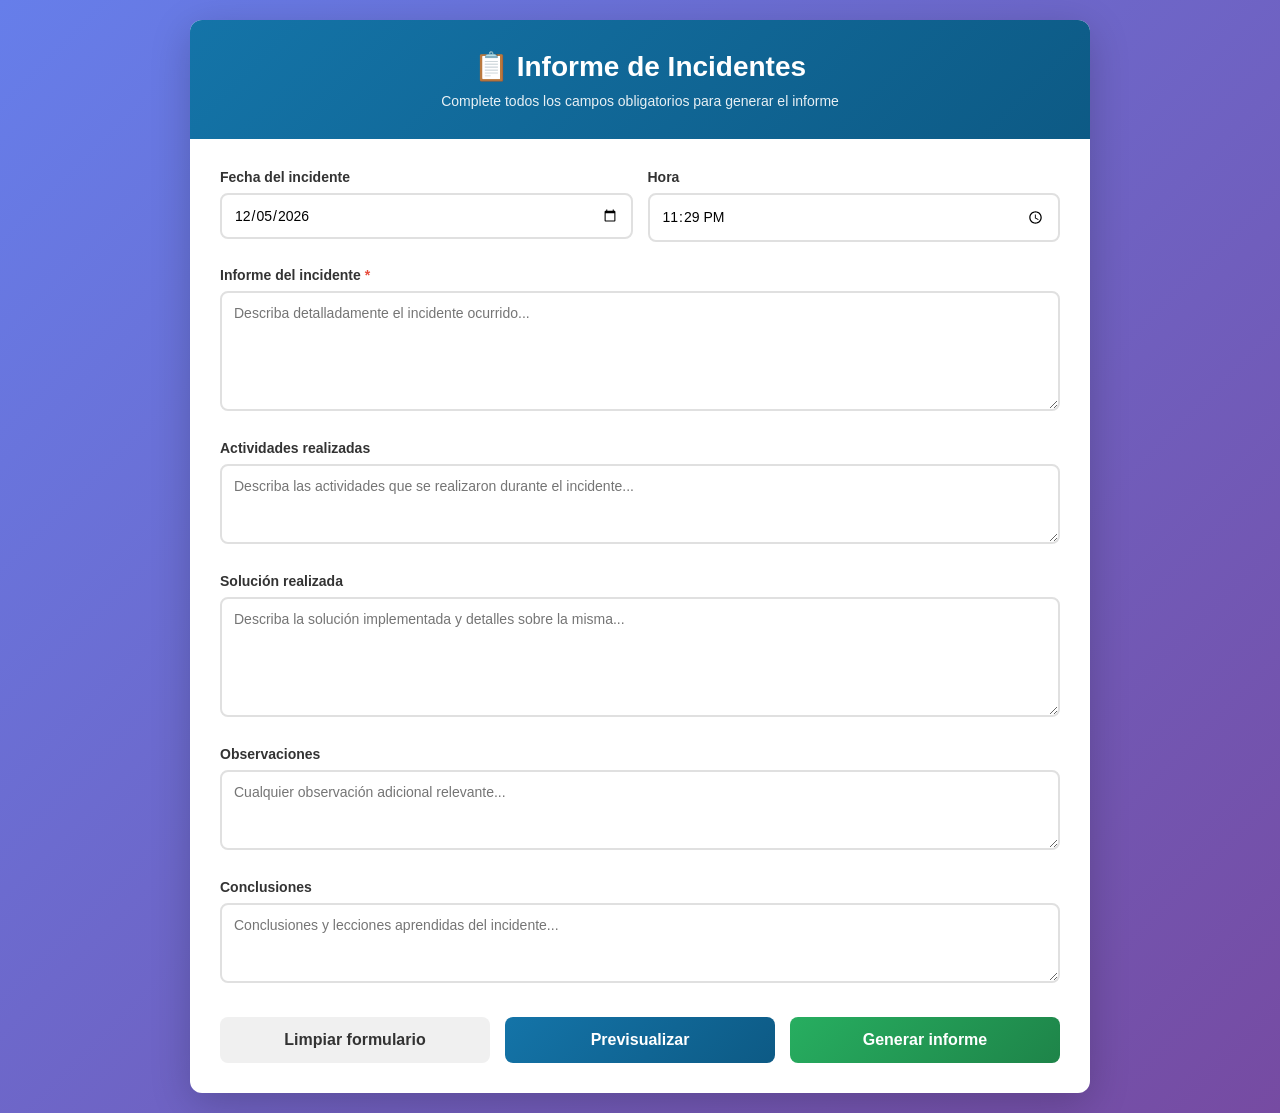
==== informe-incidentes.html @ 6190d69f "v1" ====
<!DOCTYPE html>
<html lang="es">
<head>
    <meta charset="UTF-8">
    <meta name="viewport" content="width=device-width, initial-scale=1.0">
    <meta name="theme-color" content="#1474a8">
    <title>Generador de Informes de Incidentes</title>
    <link rel="stylesheet" href="informe-incidentes.css">
</head>
<body>
    <div class="container">
        <div class="header">
            <h1>📋 Informe de Incidentes</h1>
            <p>Complete todos los campos obligatorios para generar el informe</p>
        </div>

        <div class="form-content">
            <form id="incidentForm">
                <div class="date-field">
                    <div class="form-group">
                        <label for="fecha">Fecha del incidente</label>
                        <input type="date" id="fecha" name="fecha" required>
                    </div>
                    <div class="form-group">
                        <label for="hora">Hora</label>
                        <input type="time" id="hora" name="hora" required>
                    </div>
                </div>

                <div class="form-group" id="incidenteGroup">
                    <label for="incidente" class="required">Informe del incidente</label>
                    <textarea 
                        id="incidente" 
                        name="incidente" 
                        placeholder="Describa detalladamente el incidente ocurrido..."
                        required
                    ></textarea>
                    <p class="error-message">Este campo es obligatorio</p>
                </div>

                <div class="form-group">
                    <label for="actividades">Actividades realizadas</label>
                    <textarea 
                        id="actividades" 
                        name="actividades" 
                        class="small"
                        placeholder="Describa las actividades que se realizaron durante el incidente..."
                    ></textarea>
                </div>

                <div class="form-group">
                    <label for="solucion">Solución realizada</label>
                    <textarea 
                        id="solucion" 
                        name="solucion" 
                        placeholder="Describa la solución implementada y detalles sobre la misma..."
                    ></textarea>
                </div>

                <div class="form-group">
                    <label for="observaciones">Observaciones</label>
                    <textarea 
                        id="observaciones" 
                        name="observaciones" 
                        class="small"
                        placeholder="Cualquier observación adicional relevante..."
                    ></textarea>
                </div>

                <div class="form-group">
                    <label for="conclusiones">Conclusiones</label>
                    <textarea 
                        id="conclusiones" 
                        name="conclusiones" 
                        class="small"
                        placeholder="Conclusiones y lecciones aprendidas del incidente..."
                    ></textarea>
                </div>

                <div class="button-group">
                    <button type="button" class="btn btn-secondary" id="btnLimpiar">Limpiar formulario</button>
                    <button type="button" class="btn btn-primary" id="btnPrevisualizar">Previsualizar</button>
                    <button type="submit" class="btn btn-success" id="btnGenerar">Generar informe</button>
                </div>
            </form>

            <div class="preview-section" id="previewSection">
                <h3>📄 Vista previa del informe</h3>
                <div class="preview-item">
                    <label>Fecha y hora</label>
                    <p id="previewFecha">-</p>
                </div>
                <div class="preview-item">
                    <label>Informe del incidente</label>
                    <p id="previewIncidente">-</p>
                </div>
                <div class="preview-item">
                    <label>Actividades realizadas</label>
                    <p id="previewActividades">-</p>
                </div>
                <div class="preview-item">
                    <label>Solución realizada</label>
                    <p id="previewSolucion">-</p>
                </div>
                <div class="preview-item">
                    <label>Observaciones</label>
                    <p id="previewObservaciones">-</p>
                </div>
                <div class="preview-item">
                    <label>Conclusiones</label>
                    <p id="previewConclusiones">-</p>
                </div>
            </div>
        </div>
    </div>

    <script src="informe-incidentes.js"></script>
</body>
</html>
---- informe-incidentes.css ----
* {
    margin: 0;
    padding: 0;
    box-sizing: border-box;
}

body {
    font-family: 'Segoe UI', Tahoma, Geneva, Verdana, sans-serif;
    background: linear-gradient(135deg, #667eea 0%, #764ba2 100%);
    min-height: 100vh;
    padding: 20px;
}

.container {
    max-width: 900px;
    margin: 0 auto;
    background: white;
    border-radius: 12px;
    box-shadow: 0 10px 40px rgba(0, 0, 0, 0.2);
    overflow: hidden;
}

.header {
    background: linear-gradient(135deg, #1474a8 0%, #0d5a85 100%);
    color: white;
    padding: 30px;
    text-align: center;
}

.header h1 {
    font-size: 28px;
    margin-bottom: 10px;
}

.header p {
    opacity: 0.9;
    font-size: 14px;
}

.form-content {
    padding: 30px;
}

.form-group {
    margin-bottom: 25px;
}

.form-group label {
    display: block;
    margin-bottom: 8px;
    font-weight: 600;
    color: #333;
    font-size: 14px;
}

.form-group label.required::after {
    content: " *";
    color: #e74c3c;
}

.form-group textarea,
.form-group input[type="text"],
.form-group input[type="date"],
.form-group input[type="time"] {
    width: 100%;
    padding: 12px;
    border: 2px solid #e0e0e0;
    border-radius: 8px;
    font-size: 14px;
    font-family: inherit;
    transition: border-color 0.3s, box-shadow 0.3s;
    resize: vertical;
}

.form-group textarea:focus,
.form-group input:focus {
    outline: none;
    border-color: #1474a8;
    box-shadow: 0 0 0 3px rgba(20, 116, 168, 0.1);
}

.form-group textarea {
    min-height: 120px;
}

.form-group textarea.small {
    min-height: 80px;
}

.form-group.error textarea,
.form-group.error input {
    border-color: #e74c3c;
}

.error-message {
    color: #e74c3c;
    font-size: 12px;
    margin-top: 5px;
    display: none;
}

.form-group.error .error-message {
    display: block;
}

.date-field {
    display: flex;
    gap: 15px;
}

.date-field .form-group {
    flex: 1;
}

.button-group {
    display: flex;
    gap: 15px;
    margin-top: 30px;
}

.btn {
    flex: 1;
    padding: 14px 24px;
    border: none;
    border-radius: 8px;
    font-size: 16px;
    font-weight: 600;
    cursor: pointer;
    transition: all 0.3s;
}

.btn-primary {
    background: linear-gradient(135deg, #1474a8 0%, #0d5a85 100%);
    color: white;
}

.btn-primary:hover {
    transform: translateY(-2px);
    box-shadow: 0 5px 20px rgba(20, 116, 168, 0.4);
}

.btn-secondary {
    background: #f0f0f0;
    color: #333;
}

.btn-secondary:hover {
    background: #e0e0e0;
}

.btn-success {
    background: linear-gradient(135deg, #27ae60 0%, #1e8449 100%);
    color: white;
}

.btn-success:hover {
    transform: translateY(-2px);
    box-shadow: 0 5px 20px rgba(39, 174, 96, 0.4);
}

.preview-section {
    margin-top: 30px;
    padding: 25px;
    background: #f8f9fa;
    border-radius: 8px;
    border-left: 4px solid #1474a8;
    display: none;
}

.preview-section.active {
    display: block;
}

.preview-section h3 {
    color: #1474a8;
    margin-bottom: 15px;
    font-size: 18px;
}

.preview-item {
    margin-bottom: 15px;
}

.preview-item label {
    font-weight: 600;
    color: #555;
    font-size: 13px;
    text-transform: uppercase;
    letter-spacing: 0.5px;
}

.preview-item p {
    margin-top: 5px;
    color: #333;
    line-height: 1.6;
    white-space: pre-wrap;
}

.preview-item.empty {
    color: #999;
    font-style: italic;
}

@media print {
    body {
        background: white;
        padding: 0;
    }

    .container {
        box-shadow: none;
        border-radius: 0;
    }

    .button-group {
        display: none;
    }

    .preview-section {
        border: 2px solid #1474a8;
        background: white;
    }
}

@media (max-width: 768px) {
    .date-field {
        flex-direction: column;
        gap: 0;
    }

    .button-group {
        flex-direction: column;
    }
}
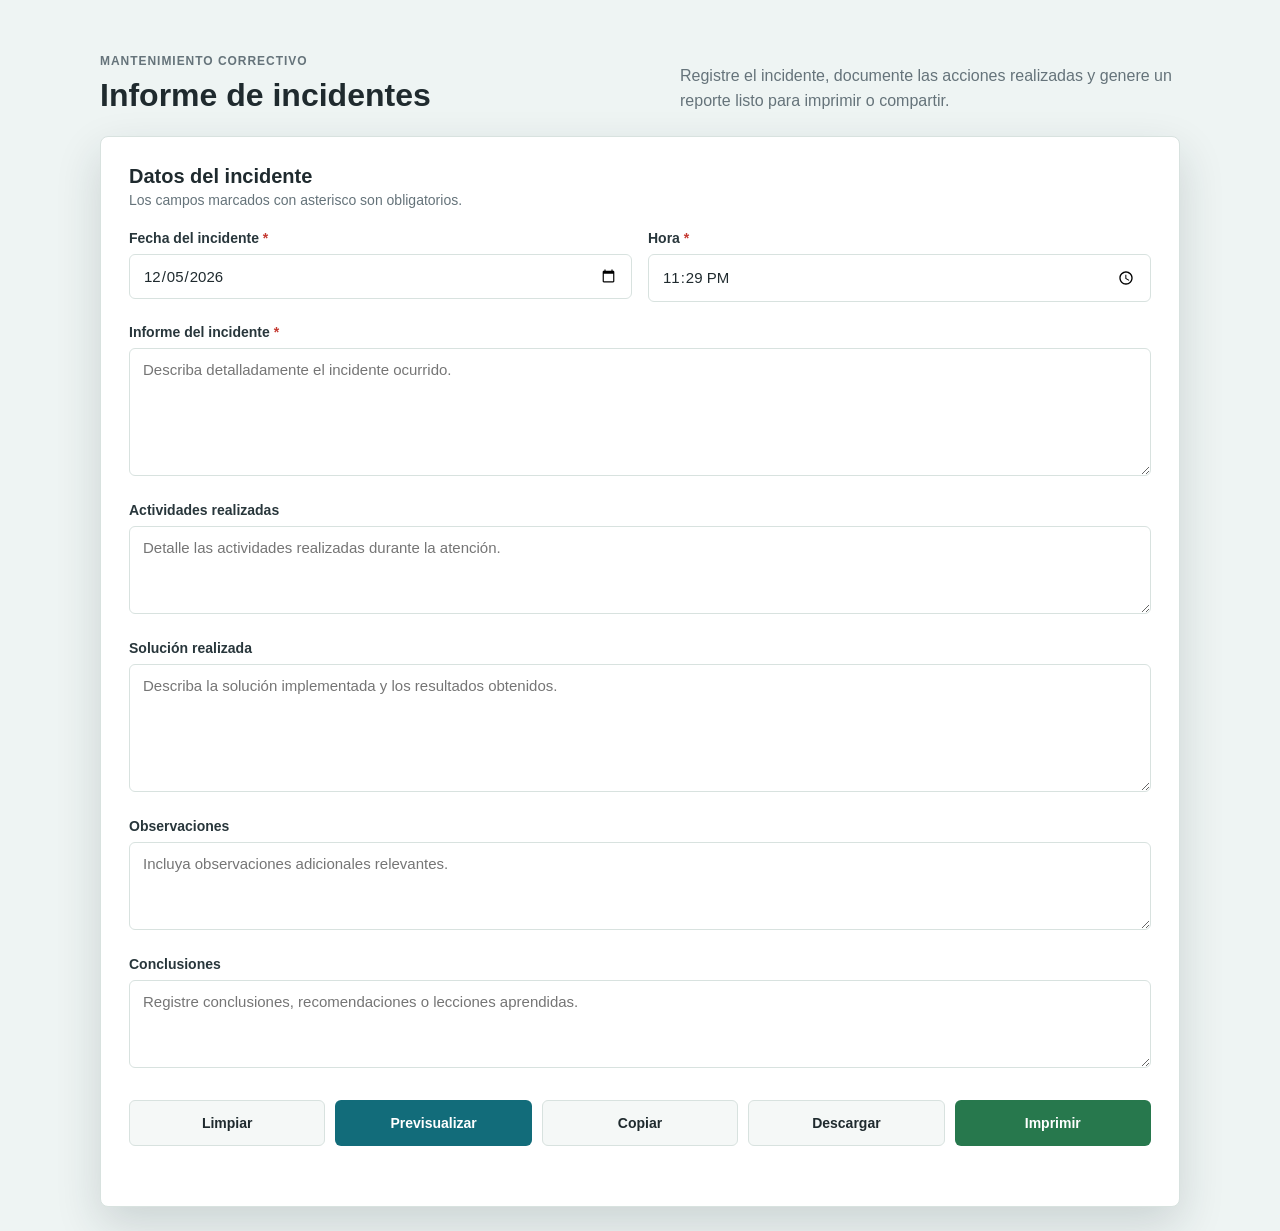
==== commit a0f8bdf5: "Mejora generador de informes de incidentes" ====
--- a/informe-incidentes.html
+++ b/informe-incidentes.html
@@ -3,116 +3,139 @@
 <head>
     <meta charset="UTF-8">
     <meta name="viewport" content="width=device-width, initial-scale=1.0">
-    <meta name="theme-color" content="#1474a8">
+    <meta name="theme-color" content="#126c7a">
     <title>Generador de Informes de Incidentes</title>
     <link rel="stylesheet" href="informe-incidentes.css">
 </head>
 <body>
-    <div class="container">
-        <div class="header">
-            <h1>📋 Informe de Incidentes</h1>
-            <p>Complete todos los campos obligatorios para generar el informe</p>
-        </div>
+    <main class="app-shell">
+        <header class="header">
+            <div>
+                <p class="eyebrow">Mantenimiento correctivo</p>
+                <h1>Informe de incidentes</h1>
+            </div>
+            <p>Registre el incidente, documente las acciones realizadas y genere un reporte listo para imprimir o compartir.</p>
+        </header>
 
-        <div class="form-content">
-            <form id="incidentForm">
+        <section class="workspace" aria-label="Generador de informes">
+            <form id="incidentForm" novalidate>
+                <div class="section-heading">
+                    <h2>Datos del incidente</h2>
+                    <p>Los campos marcados con asterisco son obligatorios.</p>
+                </div>
+
                 <div class="date-field">
-                    <div class="form-group">
-                        <label for="fecha">Fecha del incidente</label>
-                        <input type="date" id="fecha" name="fecha" required>
+                    <div class="form-group" id="fechaGroup">
+                        <label for="fecha" class="required">Fecha del incidente</label>
+                        <input type="date" id="fecha" name="fecha" required aria-describedby="fechaError">
+                        <p class="error-message" id="fechaError">Seleccione la fecha del incidente.</p>
                     </div>
-                    <div class="form-group">
-                        <label for="hora">Hora</label>
-                        <input type="time" id="hora" name="hora" required>
+
+                    <div class="form-group" id="horaGroup">
+                        <label for="hora" class="required">Hora</label>
+                        <input type="time" id="hora" name="hora" required aria-describedby="horaError">
+                        <p class="error-message" id="horaError">Seleccione la hora del incidente.</p>
                     </div>
                 </div>
 
                 <div class="form-group" id="incidenteGroup">
                     <label for="incidente" class="required">Informe del incidente</label>
-                    <textarea 
-                        id="incidente" 
-                        name="incidente" 
-                        placeholder="Describa detalladamente el incidente ocurrido..."
+                    <textarea
+                        id="incidente"
+                        name="incidente"
+                        placeholder="Describa detalladamente el incidente ocurrido."
                         required
+                        aria-describedby="incidenteError"
                     ></textarea>
-                    <p class="error-message">Este campo es obligatorio</p>
+                    <p class="error-message" id="incidenteError">Describa el incidente antes de generar el informe.</p>
                 </div>
 
                 <div class="form-group">
                     <label for="actividades">Actividades realizadas</label>
-                    <textarea 
-                        id="actividades" 
-                        name="actividades" 
+                    <textarea
+                        id="actividades"
+                        name="actividades"
                         class="small"
-                        placeholder="Describa las actividades que se realizaron durante el incidente..."
+                        placeholder="Detalle las actividades realizadas durante la atenci&oacute;n."
                     ></textarea>
                 </div>
 
                 <div class="form-group">
-                    <label for="solucion">Solución realizada</label>
-                    <textarea 
-                        id="solucion" 
-                        name="solucion" 
-                        placeholder="Describa la solución implementada y detalles sobre la misma..."
+                    <label for="solucion">Soluci&oacute;n realizada</label>
+                    <textarea
+                        id="solucion"
+                        name="solucion"
+                        placeholder="Describa la soluci&oacute;n implementada y los resultados obtenidos."
                     ></textarea>
                 </div>
 
                 <div class="form-group">
                     <label for="observaciones">Observaciones</label>
-                    <textarea 
-                        id="observaciones" 
-                        name="observaciones" 
+                    <textarea
+                        id="observaciones"
+                        name="observaciones"
                         class="small"
-                        placeholder="Cualquier observación adicional relevante..."
+                        placeholder="Incluya observaciones adicionales relevantes."
                     ></textarea>
                 </div>
 
                 <div class="form-group">
                     <label for="conclusiones">Conclusiones</label>
-                    <textarea 
-                        id="conclusiones" 
-                        name="conclusiones" 
+                    <textarea
+                        id="conclusiones"
+                        name="conclusiones"
                         class="small"
-                        placeholder="Conclusiones y lecciones aprendidas del incidente..."
+                        placeholder="Registre conclusiones, recomendaciones o lecciones aprendidas."
                     ></textarea>
                 </div>
 
-                <div class="button-group">
-                    <button type="button" class="btn btn-secondary" id="btnLimpiar">Limpiar formulario</button>
+                <div class="button-group" aria-label="Acciones del formulario">
+                    <button type="button" class="btn btn-secondary" id="btnLimpiar">Limpiar</button>
                     <button type="button" class="btn btn-primary" id="btnPrevisualizar">Previsualizar</button>
-                    <button type="submit" class="btn btn-success" id="btnGenerar">Generar informe</button>
+                    <button type="button" class="btn btn-secondary" id="btnCopiar">Copiar</button>
+                    <button type="button" class="btn btn-secondary" id="btnDescargar">Descargar</button>
+                    <button type="submit" class="btn btn-success" id="btnGenerar">Imprimir</button>
                 </div>
+
+                <p class="status-message" id="statusMessage" role="status" aria-live="polite"></p>
             </form>
 
-            <div class="preview-section" id="previewSection">
-                <h3>📄 Vista previa del informe</h3>
-                <div class="preview-item">
-                    <label>Fecha y hora</label>
+            <article class="preview-section" id="previewSection" aria-live="polite">
+                <div class="report-header">
+                    <p class="report-label">Reporte generado</p>
+                    <h2>Informe t&eacute;cnico de incidente</h2>
                     <p id="previewFecha">-</p>
                 </div>
-                <div class="preview-item">
-                    <label>Informe del incidente</label>
-                    <p id="previewIncidente">-</p>
+
+                <div class="preview-grid">
+                    <section class="preview-item">
+                        <h3>Informe del incidente</h3>
+                        <p id="previewIncidente">-</p>
+                    </section>
+
+                    <section class="preview-item">
+                        <h3>Actividades realizadas</h3>
+                        <p id="previewActividades">-</p>
+                    </section>
+
+                    <section class="preview-item">
+                        <h3>Soluci&oacute;n realizada</h3>
+                        <p id="previewSolucion">-</p>
+                    </section>
+
+                    <section class="preview-item">
+                        <h3>Observaciones</h3>
+                        <p id="previewObservaciones">-</p>
+                    </section>
+
+                    <section class="preview-item">
+                        <h3>Conclusiones</h3>
+                        <p id="previewConclusiones">-</p>
+                    </section>
                 </div>
-                <div class="preview-item">
-                    <label>Actividades realizadas</label>
-                    <p id="previewActividades">-</p>
-                </div>
-                <div class="preview-item">
-                    <label>Solución realizada</label>
-                    <p id="previewSolucion">-</p>
-                </div>
-                <div class="preview-item">
-                    <label>Observaciones</label>
-                    <p id="previewObservaciones">-</p>
-                </div>
-                <div class="preview-item">
-                    <label>Conclusiones</label>
-                    <p id="previewConclusiones">-</p>
-                </div>
-            </div>
-        </div>
-    </div>
+            </article>
+        </section>
+    </main>
 
     <script src="informe-incidentes.js"></script>
 </body>
--- a/informe-incidentes.css
+++ b/informe-incidentes.css
@@ -1,3 +1,17 @@
+:root {
+    --bg: #eef4f3;
+    --surface: #ffffff;
+    --surface-muted: #f5f8f7;
+    --text: #1f2a2e;
+    --muted: #65737a;
+    --border: #d8e2df;
+    --primary: #126c7a;
+    --primary-dark: #0d5360;
+    --success: #27784d;
+    --danger: #c53a32;
+    --shadow: 0 18px 45px rgba(24, 45, 52, 0.16);
+}
+
 * {
     margin: 0;
     padding: 0;
@@ -5,230 +19,330 @@
 }
 
 body {
-    font-family: 'Segoe UI', Tahoma, Geneva, Verdana, sans-serif;
-    background: linear-gradient(135deg, #667eea 0%, #764ba2 100%);
     min-height: 100vh;
-    padding: 20px;
-}
-
-.container {
-    max-width: 900px;
+    padding: 24px;
+    background: var(--bg);
+    color: var(--text);
+    font-family: "Segoe UI", Tahoma, Geneva, Verdana, sans-serif;
+}
+
+.app-shell {
+    width: min(1080px, 100%);
     margin: 0 auto;
-    background: white;
-    border-radius: 12px;
-    box-shadow: 0 10px 40px rgba(0, 0, 0, 0.2);
-    overflow: hidden;
 }
 
 .header {
-    background: linear-gradient(135deg, #1474a8 0%, #0d5a85 100%);
-    color: white;
-    padding: 30px;
-    text-align: center;
+    display: flex;
+    align-items: flex-end;
+    justify-content: space-between;
+    gap: 24px;
+    padding: 28px 0 22px;
 }
 
 .header h1 {
-    font-size: 28px;
-    margin-bottom: 10px;
+    margin-top: 6px;
+    font-size: 32px;
+    line-height: 1.15;
 }
 
 .header p {
-    opacity: 0.9;
-    font-size: 14px;
-}
-
-.form-content {
-    padding: 30px;
+    max-width: 500px;
+    color: var(--muted);
+    line-height: 1.6;
+}
+
+.eyebrow,
+.report-label {
+    color: var(--primary);
+    font-size: 12px;
+    font-weight: 700;
+    letter-spacing: 0.08em;
+    text-transform: uppercase;
+}
+
+.workspace {
+    display: grid;
+    grid-template-columns: minmax(0, 1fr);
+    gap: 24px;
+    padding: 28px;
+    background: var(--surface);
+    border: 1px solid var(--border);
+    border-radius: 8px;
+    box-shadow: var(--shadow);
+}
+
+.section-heading {
+    margin-bottom: 22px;
+}
+
+.section-heading h2 {
+    font-size: 20px;
+}
+
+.section-heading p {
+    margin-top: 4px;
+    color: var(--muted);
+    font-size: 14px;
+}
+
+.date-field {
+    display: grid;
+    grid-template-columns: repeat(2, minmax(0, 1fr));
+    gap: 16px;
 }
 
 .form-group {
-    margin-bottom: 25px;
+    margin-bottom: 22px;
 }
 
 .form-group label {
     display: block;
     margin-bottom: 8px;
-    font-weight: 600;
-    color: #333;
-    font-size: 14px;
+    color: #28363b;
+    font-size: 14px;
+    font-weight: 700;
 }
 
 .form-group label.required::after {
     content: " *";
-    color: #e74c3c;
+    color: var(--danger);
 }
 
 .form-group textarea,
-.form-group input[type="text"],
 .form-group input[type="date"],
 .form-group input[type="time"] {
     width: 100%;
-    padding: 12px;
-    border: 2px solid #e0e0e0;
-    border-radius: 8px;
-    font-size: 14px;
-    font-family: inherit;
-    transition: border-color 0.3s, box-shadow 0.3s;
+    padding: 12px 13px;
+    border: 1px solid var(--border);
+    border-radius: 6px;
+    background: #fff;
+    color: var(--text);
+    font: inherit;
+    font-size: 15px;
+    transition: border-color 0.2s, box-shadow 0.2s;
+}
+
+.form-group textarea {
+    min-height: 128px;
     resize: vertical;
+}
+
+.form-group textarea.small {
+    min-height: 88px;
 }
 
 .form-group textarea:focus,
 .form-group input:focus {
     outline: none;
-    border-color: #1474a8;
-    box-shadow: 0 0 0 3px rgba(20, 116, 168, 0.1);
-}
-
-.form-group textarea {
-    min-height: 120px;
-}
-
-.form-group textarea.small {
-    min-height: 80px;
+    border-color: var(--primary);
+    box-shadow: 0 0 0 3px rgba(18, 108, 122, 0.14);
 }
 
 .form-group.error textarea,
 .form-group.error input {
-    border-color: #e74c3c;
+    border-color: var(--danger);
 }
 
 .error-message {
-    color: #e74c3c;
-    font-size: 12px;
-    margin-top: 5px;
     display: none;
+    margin-top: 6px;
+    color: var(--danger);
+    font-size: 13px;
 }
 
 .form-group.error .error-message {
     display: block;
 }
 
-.date-field {
-    display: flex;
-    gap: 15px;
-}
-
-.date-field .form-group {
-    flex: 1;
-}
-
 .button-group {
-    display: flex;
-    gap: 15px;
-    margin-top: 30px;
+    display: grid;
+    grid-template-columns: repeat(5, minmax(0, 1fr));
+    gap: 10px;
+    margin-top: 28px;
 }
 
 .btn {
-    flex: 1;
-    padding: 14px 24px;
-    border: none;
+    min-height: 46px;
+    padding: 12px 16px;
+    border: 1px solid transparent;
+    border-radius: 6px;
+    font: inherit;
+    font-size: 14px;
+    font-weight: 700;
+    cursor: pointer;
+    transition: transform 0.2s, box-shadow 0.2s, background 0.2s;
+}
+
+.btn:hover {
+    transform: translateY(-1px);
+}
+
+.btn:focus-visible {
+    outline: 3px solid rgba(18, 108, 122, 0.25);
+    outline-offset: 2px;
+}
+
+.btn-primary {
+    background: var(--primary);
+    color: white;
+}
+
+.btn-primary:hover {
+    background: var(--primary-dark);
+    box-shadow: 0 8px 18px rgba(18, 108, 122, 0.24);
+}
+
+.btn-secondary {
+    background: var(--surface-muted);
+    border-color: var(--border);
+    color: var(--text);
+}
+
+.btn-secondary:hover {
+    background: #e9f0ee;
+}
+
+.btn-success {
+    background: var(--success);
+    color: white;
+}
+
+.btn-success:hover {
+    box-shadow: 0 8px 18px rgba(39, 120, 77, 0.24);
+}
+
+.status-message {
+    min-height: 20px;
+    margin-top: 12px;
+    color: var(--primary);
+    font-size: 14px;
+}
+
+.preview-section {
+    display: none;
+    overflow: hidden;
+    border: 1px solid var(--border);
     border-radius: 8px;
-    font-size: 16px;
-    font-weight: 600;
-    cursor: pointer;
-    transition: all 0.3s;
-}
-
-.btn-primary {
-    background: linear-gradient(135deg, #1474a8 0%, #0d5a85 100%);
-    color: white;
-}
-
-.btn-primary:hover {
-    transform: translateY(-2px);
-    box-shadow: 0 5px 20px rgba(20, 116, 168, 0.4);
-}
-
-.btn-secondary {
-    background: #f0f0f0;
-    color: #333;
-}
-
-.btn-secondary:hover {
-    background: #e0e0e0;
-}
-
-.btn-success {
-    background: linear-gradient(135deg, #27ae60 0%, #1e8449 100%);
-    color: white;
-}
-
-.btn-success:hover {
-    transform: translateY(-2px);
-    box-shadow: 0 5px 20px rgba(39, 174, 96, 0.4);
-}
-
-.preview-section {
-    margin-top: 30px;
-    padding: 25px;
-    background: #f8f9fa;
-    border-radius: 8px;
-    border-left: 4px solid #1474a8;
-    display: none;
+    background: #fff;
 }
 
 .preview-section.active {
     display: block;
 }
 
-.preview-section h3 {
-    color: #1474a8;
-    margin-bottom: 15px;
-    font-size: 18px;
+.report-header {
+    padding: 24px;
+    border-bottom: 1px solid var(--border);
+    background: var(--surface-muted);
+}
+
+.report-header h2 {
+    margin-top: 6px;
+    font-size: 24px;
+}
+
+.report-header p:last-child {
+    margin-top: 8px;
+    color: var(--muted);
+}
+
+.preview-grid {
+    display: grid;
+    gap: 0;
 }
 
 .preview-item {
-    margin-bottom: 15px;
-}
-
-.preview-item label {
-    font-weight: 600;
-    color: #555;
-    font-size: 13px;
+    padding: 20px 24px;
+    border-bottom: 1px solid var(--border);
+}
+
+.preview-item:last-child {
+    border-bottom: 0;
+}
+
+.preview-item h3 {
+    margin-bottom: 8px;
+    color: var(--primary-dark);
+    font-size: 14px;
+    letter-spacing: 0.04em;
     text-transform: uppercase;
-    letter-spacing: 0.5px;
 }
 
 .preview-item p {
-    margin-top: 5px;
-    color: #333;
+    color: var(--text);
     line-height: 1.6;
     white-space: pre-wrap;
 }
 
-.preview-item.empty {
-    color: #999;
-    font-style: italic;
+@media (max-width: 860px) {
+    body {
+        padding: 16px;
+    }
+
+    .header {
+        display: block;
+    }
+
+    .header p {
+        margin-top: 12px;
+    }
+
+    .workspace {
+        padding: 20px;
+    }
+
+    .button-group {
+        grid-template-columns: repeat(2, minmax(0, 1fr));
+    }
+}
+
+@media (max-width: 620px) {
+    .date-field,
+    .button-group {
+        grid-template-columns: 1fr;
+    }
+
+    .header h1 {
+        font-size: 27px;
+    }
 }
 
 @media print {
     body {
-        background: white;
         padding: 0;
-    }
-
-    .container {
+        background: #fff;
+    }
+
+    .app-shell {
+        width: 100%;
+    }
+
+    .header,
+    form {
+        display: none;
+    }
+
+    .workspace {
+        display: block;
+        padding: 0;
+        border: 0;
+        border-radius: 0;
         box-shadow: none;
+    }
+
+    .preview-section,
+    .preview-section.active {
+        display: block;
+        border: 0;
         border-radius: 0;
     }
 
-    .button-group {
-        display: none;
-    }
-
-    .preview-section {
-        border: 2px solid #1474a8;
-        background: white;
-    }
-}
-
-@media (max-width: 768px) {
-    .date-field {
-        flex-direction: column;
-        gap: 0;
-    }
-
-    .button-group {
-        flex-direction: column;
-    }
-}
+    .report-header,
+    .preview-item {
+        padding: 18px 24px;
+    }
+
+    .report-header {
+        background: #fff;
+    }
+}
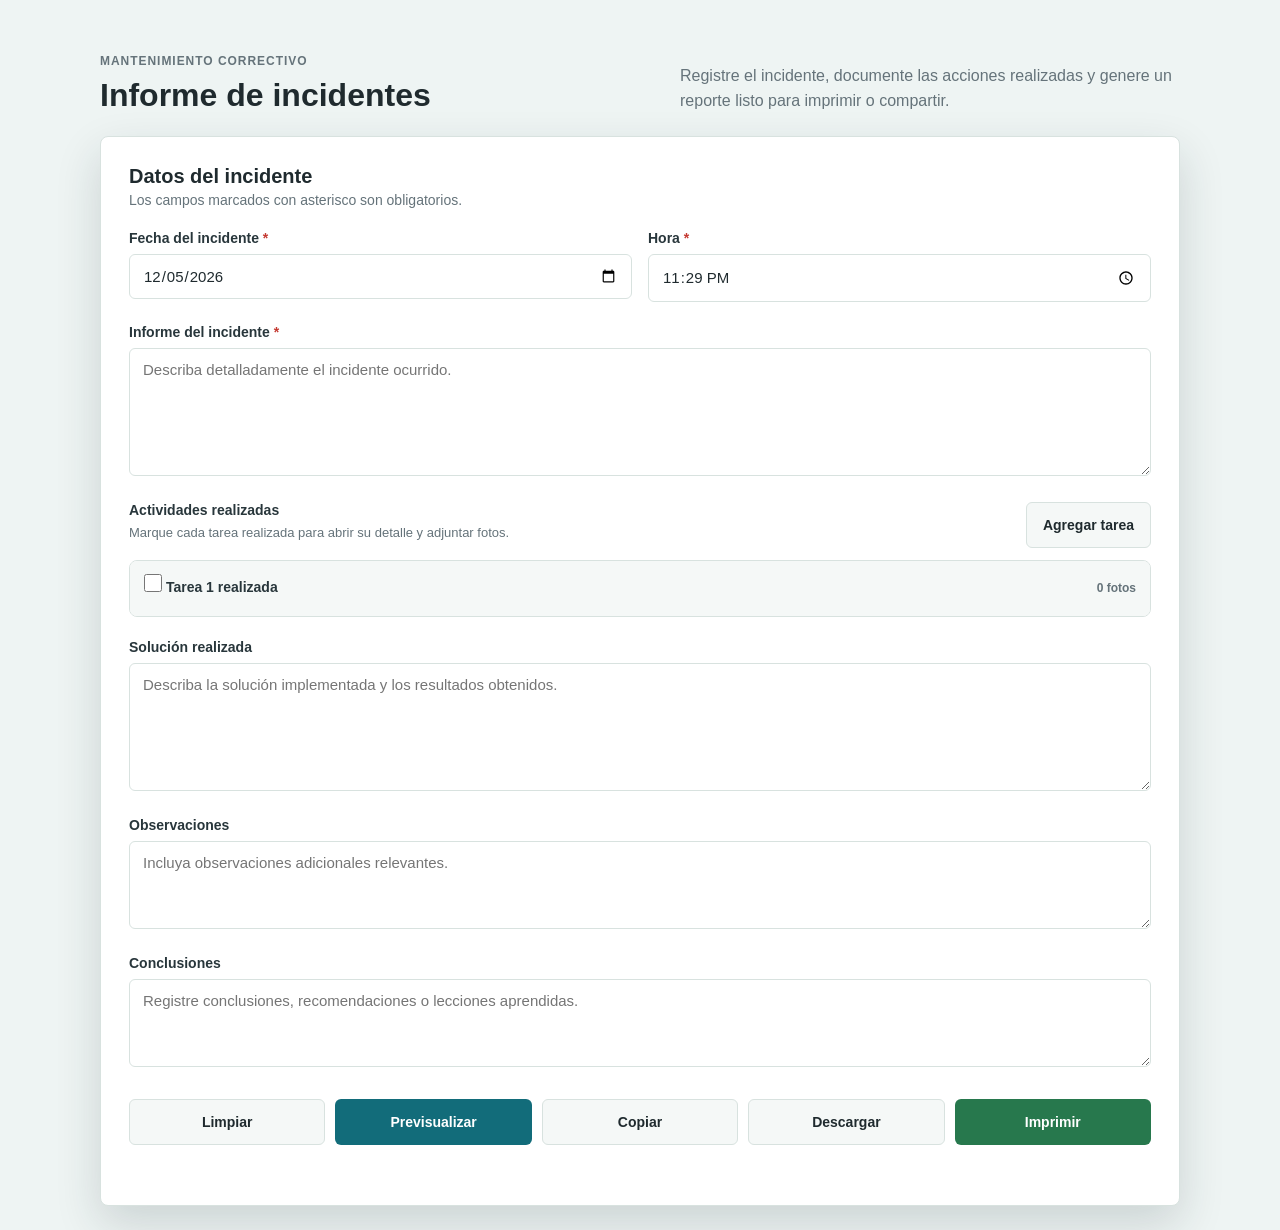
==== commit 92bde4c9: "Agrega tareas con fotos al informe" ====
--- a/informe-incidentes.html
+++ b/informe-incidentes.html
@@ -50,14 +50,16 @@
                     <p class="error-message" id="incidenteError">Describa el incidente antes de generar el informe.</p>
                 </div>
 
-                <div class="form-group">
-                    <label for="actividades">Actividades realizadas</label>
-                    <textarea
-                        id="actividades"
-                        name="actividades"
-                        class="small"
-                        placeholder="Detalle las actividades realizadas durante la atenci&oacute;n."
-                    ></textarea>
+                <div class="form-group activity-builder" id="activityTasksGroup">
+                    <div class="field-header">
+                        <div>
+                            <label>Actividades realizadas</label>
+                            <p>Marque cada tarea realizada para abrir su detalle y adjuntar fotos.</p>
+                        </div>
+                        <button type="button" class="btn btn-secondary btn-compact" id="btnAgregarTarea">Agregar tarea</button>
+                    </div>
+                    <div class="task-list" id="taskList"></div>
+                    <p class="error-message" id="activityTasksError">Agregue al menos una tarea realizada o contin&uacute;e sin actividades si no aplica.</p>
                 </div>
 
                 <div class="form-group">
@@ -115,7 +117,7 @@
 
                     <section class="preview-item">
                         <h3>Actividades realizadas</h3>
-                        <p id="previewActividades">-</p>
+                        <div class="report-tasks" id="previewActividades">-</div>
                     </section>
 
                     <section class="preview-item">
--- a/informe-incidentes.css
+++ b/informe-incidentes.css
@@ -110,7 +110,8 @@
 
 .form-group textarea,
 .form-group input[type="date"],
-.form-group input[type="time"] {
+.form-group input[type="time"],
+.form-group input[type="file"] {
     width: 100%;
     padding: 12px 13px;
     border: 1px solid var(--border);
@@ -129,6 +130,141 @@
 
 .form-group textarea.small {
     min-height: 88px;
+}
+
+.field-header {
+    display: flex;
+    align-items: flex-start;
+    justify-content: space-between;
+    gap: 16px;
+    margin-bottom: 12px;
+}
+
+.field-header p {
+    margin-top: -2px;
+    color: var(--muted);
+    font-size: 13px;
+    line-height: 1.45;
+}
+
+.btn-compact {
+    flex: 0 0 auto;
+    min-height: 38px;
+    padding: 9px 13px;
+    font-size: 13px;
+}
+
+.task-list {
+    display: grid;
+    gap: 12px;
+}
+
+.task-card {
+    overflow: hidden;
+    border: 1px solid var(--border);
+    border-radius: 8px;
+    background: #fff;
+}
+
+.task-card.active {
+    border-color: rgba(18, 108, 122, 0.38);
+    box-shadow: 0 8px 22px rgba(24, 45, 52, 0.08);
+}
+
+.task-summary {
+    display: flex;
+    align-items: center;
+    justify-content: space-between;
+    gap: 12px;
+    padding: 13px 14px;
+    background: var(--surface-muted);
+}
+
+.task-check {
+    display: flex;
+    align-items: center;
+    gap: 10px;
+    color: var(--text);
+    font-weight: 700;
+}
+
+.task-check input {
+    width: 18px;
+    height: 18px;
+    accent-color: var(--primary);
+}
+
+.task-count {
+    color: var(--muted);
+    font-size: 12px;
+    font-weight: 600;
+}
+
+.task-remove {
+    min-height: 34px;
+    padding: 7px 10px;
+    border-color: transparent;
+    color: var(--danger);
+}
+
+.task-detail {
+    display: none;
+    padding: 16px;
+}
+
+.task-card.active .task-detail {
+    display: grid;
+    gap: 12px;
+}
+
+.task-detail label {
+    margin-bottom: 6px;
+}
+
+.task-detail textarea {
+    min-height: 90px;
+}
+
+.photo-list,
+.report-photo-list {
+    display: grid;
+    grid-template-columns: repeat(auto-fill, minmax(120px, 1fr));
+    gap: 10px;
+}
+
+.photo-thumb,
+.report-photo {
+    overflow: hidden;
+    border: 1px solid var(--border);
+    border-radius: 6px;
+    background: var(--surface-muted);
+}
+
+.photo-thumb img,
+.report-photo img {
+    display: block;
+    width: 100%;
+    aspect-ratio: 4 / 3;
+    object-fit: cover;
+}
+
+.photo-meta {
+    display: flex;
+    align-items: center;
+    justify-content: space-between;
+    gap: 8px;
+    padding: 7px 8px;
+    color: var(--muted);
+    font-size: 12px;
+}
+
+.photo-remove {
+    border: 0;
+    background: transparent;
+    color: var(--danger);
+    font: inherit;
+    font-weight: 700;
+    cursor: pointer;
 }
 
 .form-group textarea:focus,
@@ -274,6 +410,28 @@
     white-space: pre-wrap;
 }
 
+.report-tasks {
+    display: grid;
+    gap: 16px;
+}
+
+.report-task {
+    padding: 14px;
+    border: 1px solid var(--border);
+    border-radius: 6px;
+    background: #fff;
+}
+
+.report-task h4 {
+    margin-bottom: 7px;
+    color: var(--text);
+    font-size: 15px;
+}
+
+.report-task p {
+    margin-bottom: 12px;
+}
+
 @media (max-width: 860px) {
     body {
         padding: 16px;
@@ -293,6 +451,15 @@
 
     .button-group {
         grid-template-columns: repeat(2, minmax(0, 1fr));
+    }
+
+    .field-header {
+        display: block;
+    }
+
+    .btn-compact {
+        width: 100%;
+        margin-top: 10px;
     }
 }
 
@@ -345,4 +512,13 @@
     .report-header {
         background: #fff;
     }
-}
+
+    .report-task,
+    .report-photo {
+        break-inside: avoid;
+    }
+
+    .report-photo-list {
+        grid-template-columns: repeat(2, minmax(0, 1fr));
+    }
+}
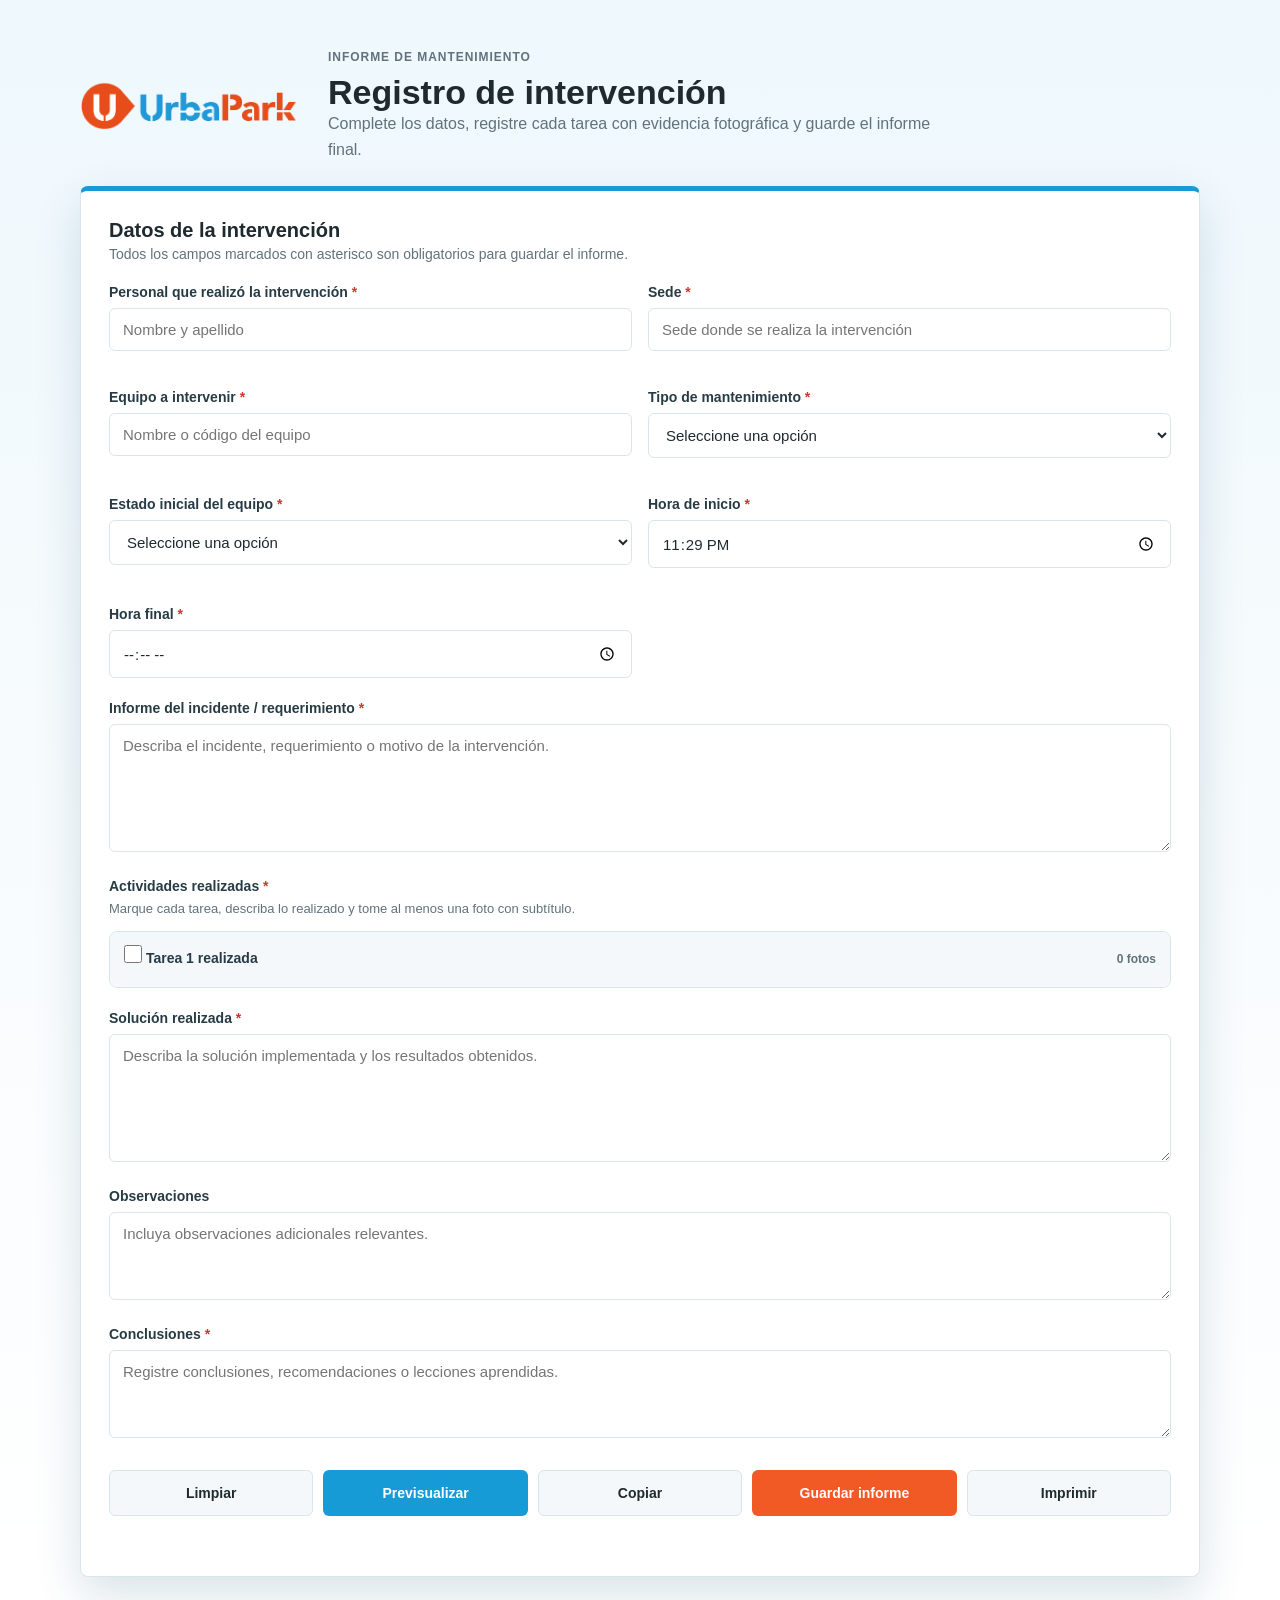
==== commit e7720ba4: "Personaliza informe UrbaPark con validacion completa" ====
--- a/informe-incidentes.html
+++ b/informe-incidentes.html
@@ -3,72 +3,119 @@
 <head>
     <meta charset="UTF-8">
     <meta name="viewport" content="width=device-width, initial-scale=1.0">
-    <meta name="theme-color" content="#126c7a">
-    <title>Generador de Informes de Incidentes</title>
+    <meta name="theme-color" content="#179bd7">
+    <title>Informe de Intervenci&oacute;n UrbaPark</title>
     <link rel="stylesheet" href="informe-incidentes.css">
 </head>
 <body>
     <main class="app-shell">
         <header class="header">
+            <img src="assets/urbapark-logo.png" alt="UrbaPark" class="brand-logo">
             <div>
-                <p class="eyebrow">Mantenimiento correctivo</p>
-                <h1>Informe de incidentes</h1>
+                <p class="eyebrow">Informe de mantenimiento</p>
+                <h1>Registro de intervenci&oacute;n</h1>
+                <p>Complete los datos, registre cada tarea con evidencia fotogr&aacute;fica y guarde el informe final.</p>
             </div>
-            <p>Registre el incidente, documente las acciones realizadas y genere un reporte listo para imprimir o compartir.</p>
         </header>
 
         <section class="workspace" aria-label="Generador de informes">
             <form id="incidentForm" novalidate>
                 <div class="section-heading">
-                    <h2>Datos del incidente</h2>
-                    <p>Los campos marcados con asterisco son obligatorios.</p>
-                </div>
-
-                <div class="date-field">
-                    <div class="form-group" id="fechaGroup">
-                        <label for="fecha" class="required">Fecha del incidente</label>
-                        <input type="date" id="fecha" name="fecha" required aria-describedby="fechaError">
-                        <p class="error-message" id="fechaError">Seleccione la fecha del incidente.</p>
-                    </div>
-
-                    <div class="form-group" id="horaGroup">
-                        <label for="hora" class="required">Hora</label>
-                        <input type="time" id="hora" name="hora" required aria-describedby="horaError">
-                        <p class="error-message" id="horaError">Seleccione la hora del incidente.</p>
+                    <h2>Datos de la intervenci&oacute;n</h2>
+                    <p>Todos los campos marcados con asterisco son obligatorios para guardar el informe.</p>
+                </div>
+
+                <div class="form-grid">
+                    <div class="form-group" id="personalGroup">
+                        <label for="personal" class="required">Personal que realiz&oacute; la intervenci&oacute;n</label>
+                        <input type="text" id="personal" name="personal" placeholder="Nombre y apellido" required>
+                        <p class="error-message">Ingrese el nombre del personal.</p>
+                    </div>
+
+                    <div class="form-group" id="sedeGroup">
+                        <label for="sede" class="required">Sede</label>
+                        <input type="text" id="sede" name="sede" placeholder="Sede donde se realiza la intervenci&oacute;n" required>
+                        <p class="error-message">Ingrese la sede.</p>
+                    </div>
+
+                    <div class="form-group" id="equipoGroup">
+                        <label for="equipo" class="required">Equipo a intervenir</label>
+                        <input type="text" id="equipo" name="equipo" placeholder="Nombre o c&oacute;digo del equipo" required>
+                        <p class="error-message">Ingrese el equipo a intervenir.</p>
+                    </div>
+
+                    <div class="form-group" id="tipoMantenimientoGroup">
+                        <label for="tipoMantenimiento" class="required">Tipo de mantenimiento</label>
+                        <select id="tipoMantenimiento" name="tipoMantenimiento" required>
+                            <option value="">Seleccione una opci&oacute;n</option>
+                            <option value="Preventivo">Preventivo</option>
+                            <option value="Correctivo">Correctivo</option>
+                            <option value="Verificaci&oacute;n">Verificaci&oacute;n</option>
+                        </select>
+                        <p class="error-message">Seleccione el tipo de mantenimiento.</p>
+                    </div>
+
+                    <div class="form-group" id="estadoInicialGroup">
+                        <label for="estadoInicial" class="required">Estado inicial del equipo</label>
+                        <select id="estadoInicial" name="estadoInicial" required>
+                            <option value="">Seleccione una opci&oacute;n</option>
+                            <option value="Funcional">Funcional</option>
+                            <option value="No enciende">No enciende</option>
+                            <option value="Otro">Otro</option>
+                        </select>
+                        <p class="error-message">Seleccione el estado inicial.</p>
+                    </div>
+
+                    <div class="form-group conditional-field" id="estadoInicialOtroGroup">
+                        <label for="estadoInicialOtro">Detalle del estado inicial</label>
+                        <input type="text" id="estadoInicialOtro" name="estadoInicialOtro" placeholder="Describa el estado inicial">
+                        <p class="error-message">Detalle el estado inicial del equipo.</p>
+                    </div>
+
+                    <div class="form-group" id="horaInicioGroup">
+                        <label for="horaInicio" class="required">Hora de inicio</label>
+                        <input type="time" id="horaInicio" name="horaInicio" required>
+                        <p class="error-message">Ingrese la hora de inicio.</p>
+                    </div>
+
+                    <div class="form-group" id="horaFinalGroup">
+                        <label for="horaFinal" class="required">Hora final</label>
+                        <input type="time" id="horaFinal" name="horaFinal" required>
+                        <p class="error-message">Ingrese la hora final.</p>
                     </div>
                 </div>
 
                 <div class="form-group" id="incidenteGroup">
-                    <label for="incidente" class="required">Informe del incidente</label>
+                    <label for="incidente" class="required">Informe del incidente / requerimiento</label>
                     <textarea
                         id="incidente"
                         name="incidente"
-                        placeholder="Describa detalladamente el incidente ocurrido."
+                        placeholder="Describa el incidente, requerimiento o motivo de la intervenci&oacute;n."
                         required
-                        aria-describedby="incidenteError"
-                    ></textarea>
-                    <p class="error-message" id="incidenteError">Describa el incidente antes de generar el informe.</p>
+                    ></textarea>
+                    <p class="error-message">Describa el motivo de la intervenci&oacute;n.</p>
                 </div>
 
                 <div class="form-group activity-builder" id="activityTasksGroup">
                     <div class="field-header">
                         <div>
-                            <label>Actividades realizadas</label>
-                            <p>Marque cada tarea realizada para abrir su detalle y adjuntar fotos.</p>
+                            <label class="required">Actividades realizadas</label>
+                            <p>Marque cada tarea, describa lo realizado y tome al menos una foto con subt&iacute;tulo.</p>
                         </div>
-                        <button type="button" class="btn btn-secondary btn-compact" id="btnAgregarTarea">Agregar tarea</button>
                     </div>
                     <div class="task-list" id="taskList"></div>
-                    <p class="error-message" id="activityTasksError">Agregue al menos una tarea realizada o contin&uacute;e sin actividades si no aplica.</p>
-                </div>
-
-                <div class="form-group">
-                    <label for="solucion">Soluci&oacute;n realizada</label>
+                    <p class="error-message" id="activityTasksError">Complete al menos una tarea con detalle, foto y subt&iacute;tulo.</p>
+                </div>
+
+                <div class="form-group" id="solucionGroup">
+                    <label for="solucion" class="required">Soluci&oacute;n realizada</label>
                     <textarea
                         id="solucion"
                         name="solucion"
                         placeholder="Describa la soluci&oacute;n implementada y los resultados obtenidos."
-                    ></textarea>
+                        required
+                    ></textarea>
+                    <p class="error-message">Describa la soluci&oacute;n realizada.</p>
                 </div>
 
                 <div class="form-group">
@@ -81,22 +128,24 @@
                     ></textarea>
                 </div>
 
-                <div class="form-group">
-                    <label for="conclusiones">Conclusiones</label>
+                <div class="form-group" id="conclusionesGroup">
+                    <label for="conclusiones" class="required">Conclusiones</label>
                     <textarea
                         id="conclusiones"
                         name="conclusiones"
                         class="small"
                         placeholder="Registre conclusiones, recomendaciones o lecciones aprendidas."
-                    ></textarea>
+                        required
+                    ></textarea>
+                    <p class="error-message">Ingrese las conclusiones.</p>
                 </div>
 
                 <div class="button-group" aria-label="Acciones del formulario">
                     <button type="button" class="btn btn-secondary" id="btnLimpiar">Limpiar</button>
                     <button type="button" class="btn btn-primary" id="btnPrevisualizar">Previsualizar</button>
                     <button type="button" class="btn btn-secondary" id="btnCopiar">Copiar</button>
-                    <button type="button" class="btn btn-secondary" id="btnDescargar">Descargar</button>
-                    <button type="submit" class="btn btn-success" id="btnGenerar">Imprimir</button>
+                    <button type="button" class="btn btn-success" id="btnDescargar">Guardar informe</button>
+                    <button type="submit" class="btn btn-secondary" id="btnGenerar">Imprimir</button>
                 </div>
 
                 <p class="status-message" id="statusMessage" role="status" aria-live="polite"></p>
@@ -104,14 +153,22 @@
 
             <article class="preview-section" id="previewSection" aria-live="polite">
                 <div class="report-header">
-                    <p class="report-label">Reporte generado</p>
-                    <h2>Informe t&eacute;cnico de incidente</h2>
-                    <p id="previewFecha">-</p>
+                    <img src="assets/urbapark-logo.png" alt="UrbaPark" class="report-logo">
+                    <div>
+                        <p class="report-label">Reporte generado</p>
+                        <h2>Informe t&eacute;cnico de intervenci&oacute;n</h2>
+                        <p id="previewFechaGuardado">-</p>
+                    </div>
                 </div>
 
                 <div class="preview-grid">
                     <section class="preview-item">
-                        <h3>Informe del incidente</h3>
+                        <h3>Datos generales</h3>
+                        <dl class="report-details" id="previewDatosGenerales"></dl>
+                    </section>
+
+                    <section class="preview-item">
+                        <h3>Informe del incidente / requerimiento</h3>
                         <p id="previewIncidente">-</p>
                     </section>
 
--- a/informe-incidentes.css
+++ b/informe-incidentes.css
@@ -1,15 +1,17 @@
 :root {
-    --bg: #eef4f3;
+    --bg: #eef6fb;
     --surface: #ffffff;
-    --surface-muted: #f5f8f7;
+    --surface-muted: #f4f8fb;
     --text: #1f2a2e;
-    --muted: #65737a;
-    --border: #d8e2df;
-    --primary: #126c7a;
-    --primary-dark: #0d5360;
-    --success: #27784d;
+    --muted: #62727b;
+    --border: #d8e5eb;
+    --primary: #179bd7;
+    --primary-dark: #0b74a9;
+    --brand-orange: #f15a24;
+    --brand-orange-dark: #c84617;
+    --success: #2f8a51;
     --danger: #c53a32;
-    --shadow: 0 18px 45px rgba(24, 45, 52, 0.16);
+    --shadow: 0 18px 45px rgba(20, 79, 112, 0.16);
 }
 
 * {
@@ -21,52 +23,58 @@
 body {
     min-height: 100vh;
     padding: 24px;
-    background: var(--bg);
+    background: linear-gradient(180deg, #eef8fd 0%, #f7fbfd 48%, #fff 100%);
     color: var(--text);
     font-family: "Segoe UI", Tahoma, Geneva, Verdana, sans-serif;
 }
 
 .app-shell {
-    width: min(1080px, 100%);
+    width: min(1120px, 100%);
     margin: 0 auto;
 }
 
 .header {
-    display: flex;
-    align-items: flex-end;
-    justify-content: space-between;
-    gap: 24px;
-    padding: 28px 0 22px;
+    display: grid;
+    grid-template-columns: 220px minmax(0, 1fr);
+    align-items: center;
+    gap: 28px;
+    padding: 24px 0;
+}
+
+.brand-logo {
+    width: 100%;
+    max-width: 220px;
+    height: auto;
 }
 
 .header h1 {
     margin-top: 6px;
-    font-size: 32px;
-    line-height: 1.15;
+    font-size: 34px;
+    line-height: 1.12;
 }
 
 .header p {
-    max-width: 500px;
+    max-width: 640px;
     color: var(--muted);
     line-height: 1.6;
 }
 
 .eyebrow,
 .report-label {
-    color: var(--primary);
+    color: var(--brand-orange);
     font-size: 12px;
-    font-weight: 700;
+    font-weight: 800;
     letter-spacing: 0.08em;
     text-transform: uppercase;
 }
 
 .workspace {
     display: grid;
-    grid-template-columns: minmax(0, 1fr);
     gap: 24px;
     padding: 28px;
     background: var(--surface);
     border: 1px solid var(--border);
+    border-top: 5px solid var(--primary);
     border-radius: 8px;
     box-shadow: var(--shadow);
 }
@@ -85,7 +93,7 @@
     font-size: 14px;
 }
 
-.date-field {
+.form-grid {
     display: grid;
     grid-template-columns: repeat(2, minmax(0, 1fr));
     gap: 16px;
@@ -95,23 +103,25 @@
     margin-bottom: 22px;
 }
 
-.form-group label {
+.form-group label,
+.field-header label {
     display: block;
     margin-bottom: 8px;
-    color: #28363b;
+    color: #273b45;
     font-size: 14px;
-    font-weight: 700;
-}
-
-.form-group label.required::after {
+    font-weight: 800;
+}
+
+.form-group label.required::after,
+.field-header label.required::after {
     content: " *";
     color: var(--danger);
 }
 
 .form-group textarea,
-.form-group input[type="date"],
+.form-group input[type="text"],
 .form-group input[type="time"],
-.form-group input[type="file"] {
+.form-group select {
     width: 100%;
     padding: 12px 13px;
     border: 1px solid var(--border);
@@ -132,6 +142,14 @@
     min-height: 88px;
 }
 
+.conditional-field {
+    display: none;
+}
+
+.conditional-field.active {
+    display: block;
+}
+
 .field-header {
     display: flex;
     align-items: flex-start;
@@ -147,13 +165,6 @@
     line-height: 1.45;
 }
 
-.btn-compact {
-    flex: 0 0 auto;
-    min-height: 38px;
-    padding: 9px 13px;
-    font-size: 13px;
-}
-
 .task-list {
     display: grid;
     gap: 12px;
@@ -167,8 +178,12 @@
 }
 
 .task-card.active {
-    border-color: rgba(18, 108, 122, 0.38);
-    box-shadow: 0 8px 22px rgba(24, 45, 52, 0.08);
+    border-color: rgba(23, 155, 215, 0.42);
+    box-shadow: 0 8px 22px rgba(20, 79, 112, 0.08);
+}
+
+.task-card.error {
+    border-color: var(--danger);
 }
 
 .task-summary {
@@ -185,19 +200,19 @@
     align-items: center;
     gap: 10px;
     color: var(--text);
-    font-weight: 700;
+    font-weight: 800;
 }
 
 .task-check input {
     width: 18px;
     height: 18px;
-    accent-color: var(--primary);
+    accent-color: var(--brand-orange);
 }
 
 .task-count {
     color: var(--muted);
     font-size: 12px;
-    font-weight: 600;
+    font-weight: 700;
 }
 
 .task-remove {
@@ -225,11 +240,34 @@
     min-height: 90px;
 }
 
+.camera-input {
+    position: absolute;
+    width: 1px;
+    height: 1px;
+    overflow: hidden;
+    clip: rect(0, 0, 0, 0);
+}
+
+.camera-button {
+    display: inline-flex;
+    align-items: center;
+    justify-content: center;
+    min-height: 42px;
+    width: fit-content;
+    padding: 10px 14px;
+    border: 1px solid rgba(241, 90, 36, 0.22);
+    border-radius: 6px;
+    background: #fff4ef;
+    color: var(--brand-orange-dark);
+    font-weight: 800;
+    cursor: pointer;
+}
+
 .photo-list,
 .report-photo-list {
     display: grid;
-    grid-template-columns: repeat(auto-fill, minmax(120px, 1fr));
-    gap: 10px;
+    grid-template-columns: repeat(auto-fill, minmax(150px, 1fr));
+    gap: 12px;
 }
 
 .photo-thumb,
@@ -248,12 +286,26 @@
     object-fit: cover;
 }
 
+.photo-body {
+    display: grid;
+    gap: 8px;
+    padding: 9px;
+}
+
+.photo-body input {
+    width: 100%;
+    padding: 9px 10px;
+    border: 1px solid var(--border);
+    border-radius: 5px;
+    font: inherit;
+    font-size: 13px;
+}
+
 .photo-meta {
     display: flex;
     align-items: center;
     justify-content: space-between;
     gap: 8px;
-    padding: 7px 8px;
     color: var(--muted);
     font-size: 12px;
 }
@@ -263,19 +315,24 @@
     background: transparent;
     color: var(--danger);
     font: inherit;
-    font-weight: 700;
+    font-weight: 800;
     cursor: pointer;
 }
 
 .form-group textarea:focus,
-.form-group input:focus {
+.form-group input:focus,
+.form-group select:focus,
+.photo-body input:focus {
     outline: none;
     border-color: var(--primary);
-    box-shadow: 0 0 0 3px rgba(18, 108, 122, 0.14);
+    box-shadow: 0 0 0 3px rgba(23, 155, 215, 0.14);
 }
 
 .form-group.error textarea,
-.form-group.error input {
+.form-group.error input,
+.form-group.error select,
+.task-card.error textarea,
+.task-card.error input {
     border-color: var(--danger);
 }
 
@@ -286,7 +343,8 @@
     font-size: 13px;
 }
 
-.form-group.error .error-message {
+.form-group.error .error-message,
+.activity-builder.error > .error-message {
     display: block;
 }
 
@@ -304,7 +362,7 @@
     border-radius: 6px;
     font: inherit;
     font-size: 14px;
-    font-weight: 700;
+    font-weight: 800;
     cursor: pointer;
     transition: transform 0.2s, box-shadow 0.2s, background 0.2s;
 }
@@ -314,7 +372,7 @@
 }
 
 .btn:focus-visible {
-    outline: 3px solid rgba(18, 108, 122, 0.25);
+    outline: 3px solid rgba(23, 155, 215, 0.25);
     outline-offset: 2px;
 }
 
@@ -325,7 +383,7 @@
 
 .btn-primary:hover {
     background: var(--primary-dark);
-    box-shadow: 0 8px 18px rgba(18, 108, 122, 0.24);
+    box-shadow: 0 8px 18px rgba(23, 155, 215, 0.24);
 }
 
 .btn-secondary {
@@ -335,16 +393,17 @@
 }
 
 .btn-secondary:hover {
-    background: #e9f0ee;
+    background: #e8f2f7;
 }
 
 .btn-success {
-    background: var(--success);
+    background: var(--brand-orange);
     color: white;
 }
 
 .btn-success:hover {
-    box-shadow: 0 8px 18px rgba(39, 120, 77, 0.24);
+    background: var(--brand-orange-dark);
+    box-shadow: 0 8px 18px rgba(241, 90, 36, 0.22);
 }
 
 .status-message {
@@ -367,9 +426,18 @@
 }
 
 .report-header {
+    display: flex;
+    align-items: center;
+    gap: 20px;
     padding: 24px;
-    border-bottom: 1px solid var(--border);
-    background: var(--surface-muted);
+    border-bottom: 4px solid var(--brand-orange);
+    background: linear-gradient(90deg, #ffffff 0%, #f1f9fd 100%);
+}
+
+.report-logo {
+    width: 180px;
+    max-width: 34%;
+    height: auto;
 }
 
 .report-header h2 {
@@ -397,7 +465,7 @@
 }
 
 .preview-item h3 {
-    margin-bottom: 8px;
+    margin-bottom: 12px;
     color: var(--primary-dark);
     font-size: 14px;
     letter-spacing: 0.04em;
@@ -410,6 +478,30 @@
     white-space: pre-wrap;
 }
 
+.report-details {
+    display: grid;
+    grid-template-columns: repeat(2, minmax(0, 1fr));
+    gap: 10px 18px;
+}
+
+.report-details div {
+    padding: 10px 12px;
+    border-left: 3px solid var(--primary);
+    background: var(--surface-muted);
+}
+
+.report-details dt {
+    color: var(--muted);
+    font-size: 12px;
+    font-weight: 800;
+    text-transform: uppercase;
+}
+
+.report-details dd {
+    margin-top: 4px;
+    font-weight: 700;
+}
+
 .report-tasks {
     display: grid;
     gap: 16px;
@@ -418,6 +510,7 @@
 .report-task {
     padding: 14px;
     border: 1px solid var(--border);
+    border-left: 4px solid var(--brand-orange);
     border-radius: 6px;
     background: #fff;
 }
@@ -432,23 +525,36 @@
     margin-bottom: 12px;
 }
 
+.report-photo figcaption {
+    padding: 8px 9px;
+    color: var(--text);
+    font-size: 13px;
+    font-weight: 700;
+}
+
 @media (max-width: 860px) {
     body {
         padding: 16px;
     }
 
     .header {
-        display: block;
-    }
-
-    .header p {
-        margin-top: 12px;
+        grid-template-columns: 1fr;
+        gap: 12px;
+    }
+
+    .brand-logo {
+        max-width: 190px;
     }
 
     .workspace {
         padding: 20px;
     }
 
+    .form-grid,
+    .report-details {
+        grid-template-columns: 1fr;
+    }
+
     .button-group {
         grid-template-columns: repeat(2, minmax(0, 1fr));
     }
@@ -456,21 +562,30 @@
     .field-header {
         display: block;
     }
-
-    .btn-compact {
-        width: 100%;
-        margin-top: 10px;
-    }
 }
 
 @media (max-width: 620px) {
-    .date-field,
     .button-group {
         grid-template-columns: 1fr;
     }
 
     .header h1 {
         font-size: 27px;
+    }
+
+    .task-summary {
+        align-items: flex-start;
+        flex-direction: column;
+    }
+
+    .report-header {
+        display: block;
+    }
+
+    .report-logo {
+        max-width: 210px;
+        width: 100%;
+        margin-bottom: 14px;
     }
 }
 
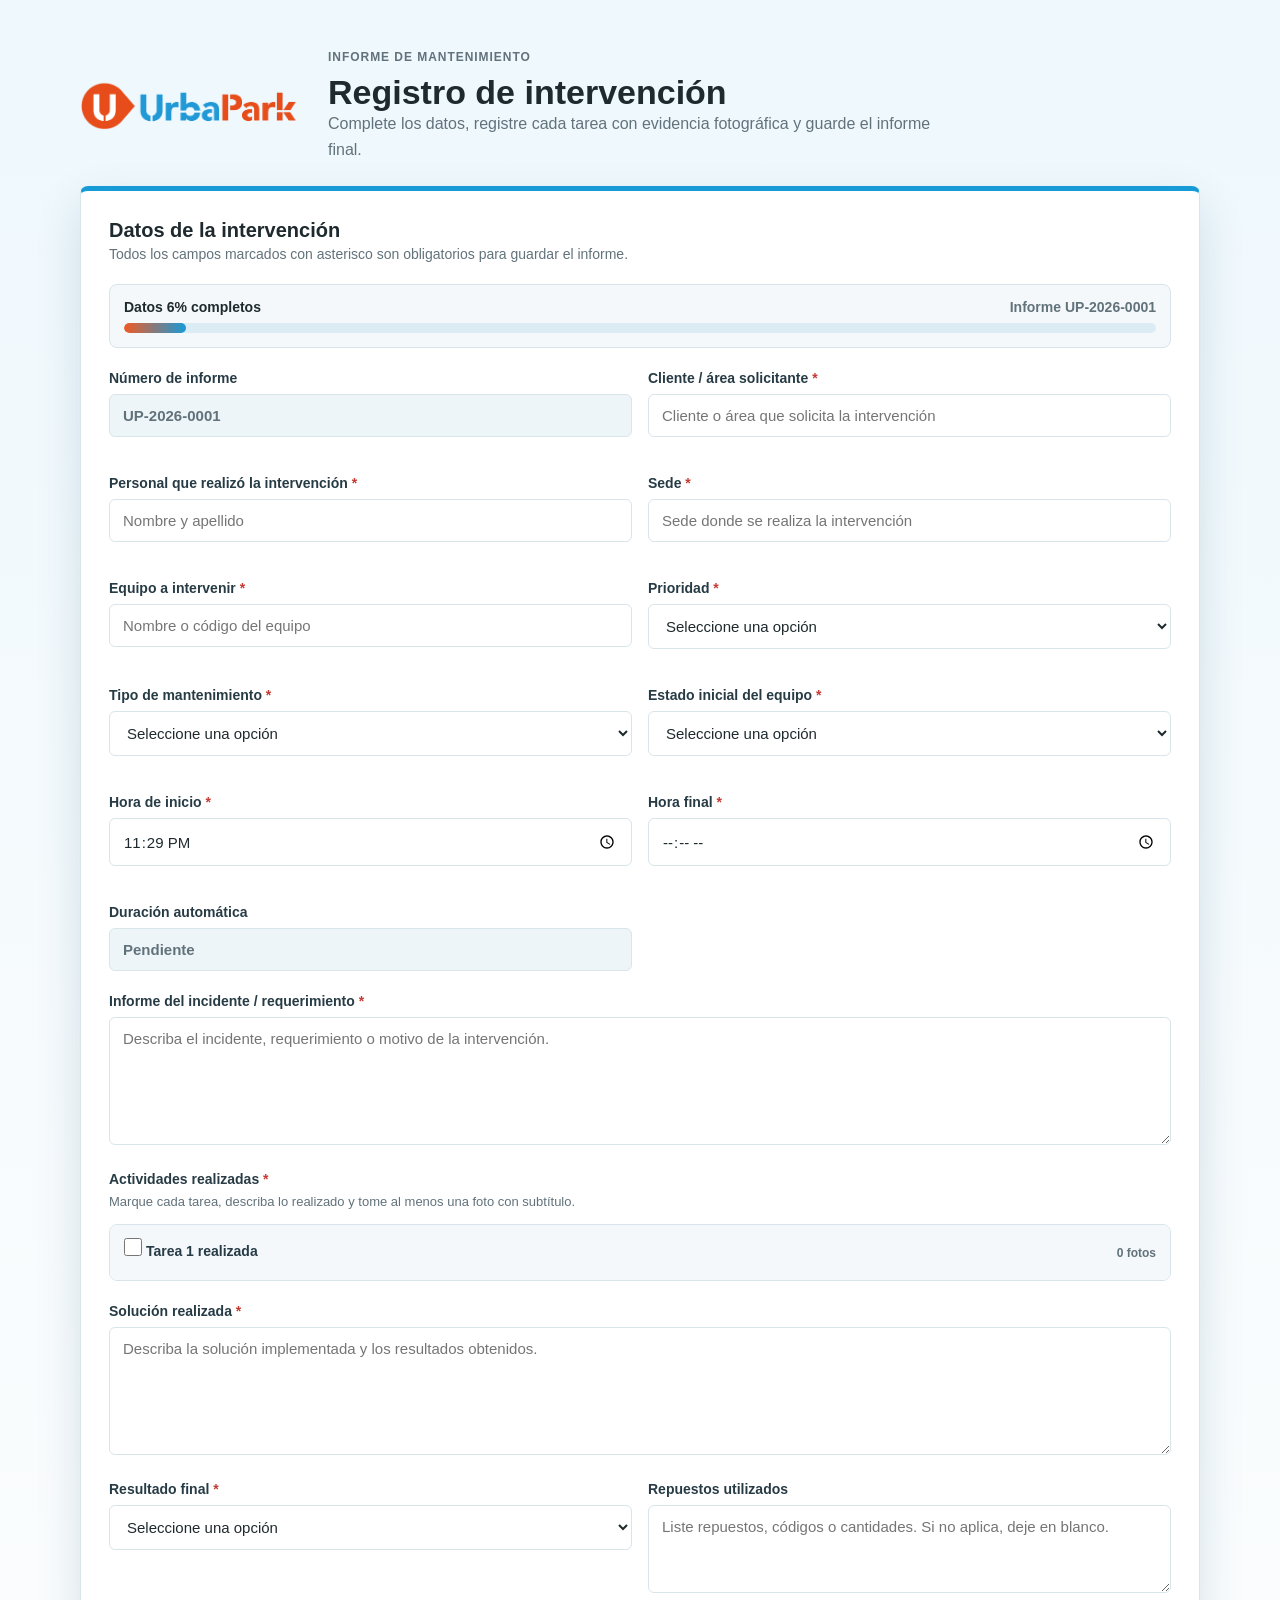
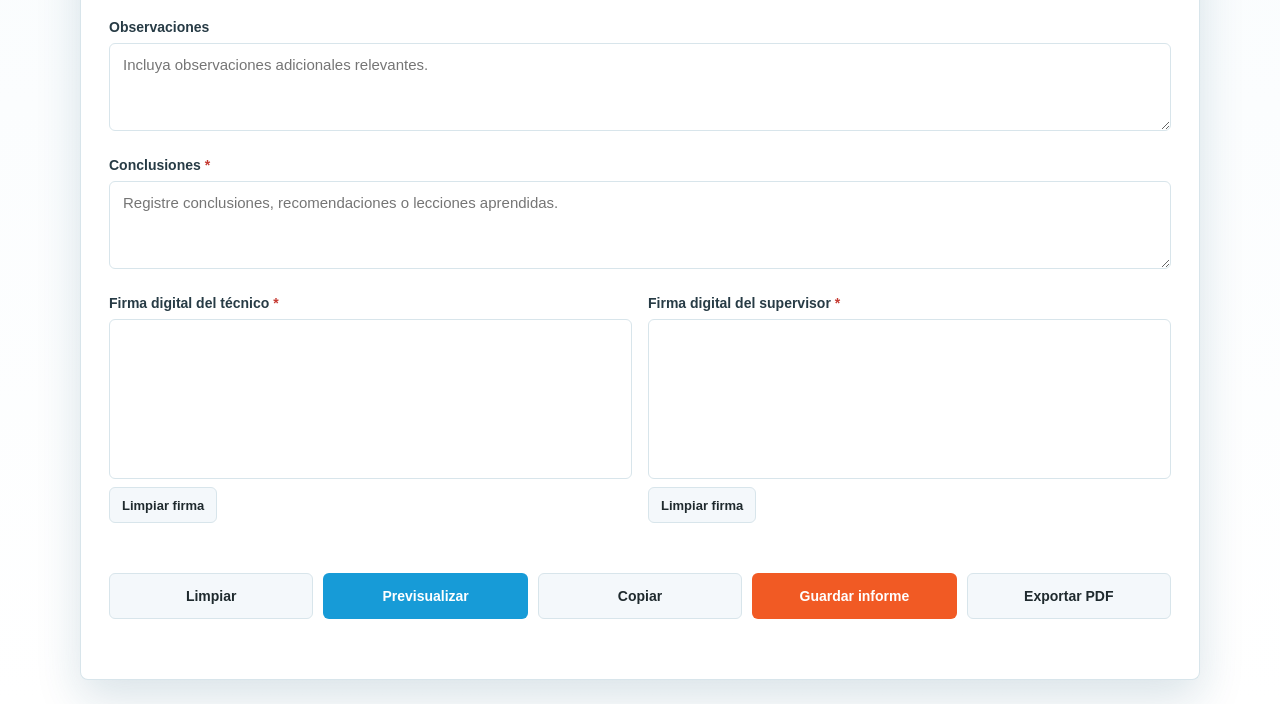
==== commit e5fbaca3: "Amplia informe con firmas y borrador automatico" ====
--- a/informe-incidentes.html
+++ b/informe-incidentes.html
@@ -25,7 +25,28 @@
                     <p>Todos los campos marcados con asterisco son obligatorios para guardar el informe.</p>
                 </div>
 
+                <div class="progress-panel" aria-label="Progreso del informe">
+                    <div class="progress-copy">
+                        <strong id="progressText">Datos 0% completos</strong>
+                        <span id="reportNumberLabel">Informe -</span>
+                    </div>
+                    <div class="progress-track">
+                        <div class="progress-bar" id="progressBar"></div>
+                    </div>
+                </div>
+
                 <div class="form-grid">
+                    <div class="form-group" id="numeroInformeGroup">
+                        <label for="numeroInforme">N&uacute;mero de informe</label>
+                        <input type="text" id="numeroInforme" name="numeroInforme" readonly>
+                    </div>
+
+                    <div class="form-group" id="clienteAreaGroup">
+                        <label for="clienteArea" class="required">Cliente / &aacute;rea solicitante</label>
+                        <input type="text" id="clienteArea" name="clienteArea" placeholder="Cliente o &aacute;rea que solicita la intervenci&oacute;n" required>
+                        <p class="error-message">Ingrese el cliente o &aacute;rea solicitante.</p>
+                    </div>
+
                     <div class="form-group" id="personalGroup">
                         <label for="personal" class="required">Personal que realiz&oacute; la intervenci&oacute;n</label>
                         <input type="text" id="personal" name="personal" placeholder="Nombre y apellido" required>
@@ -44,6 +65,18 @@
                         <p class="error-message">Ingrese el equipo a intervenir.</p>
                     </div>
 
+                    <div class="form-group" id="prioridadGroup">
+                        <label for="prioridad" class="required">Prioridad</label>
+                        <select id="prioridad" name="prioridad" required>
+                            <option value="">Seleccione una opci&oacute;n</option>
+                            <option value="Baja">Baja</option>
+                            <option value="Media">Media</option>
+                            <option value="Alta">Alta</option>
+                            <option value="Cr&iacute;tica">Cr&iacute;tica</option>
+                        </select>
+                        <p class="error-message">Seleccione la prioridad.</p>
+                    </div>
+
                     <div class="form-group" id="tipoMantenimientoGroup">
                         <label for="tipoMantenimiento" class="required">Tipo de mantenimiento</label>
                         <select id="tipoMantenimiento" name="tipoMantenimiento" required>
@@ -82,6 +115,11 @@
                         <label for="horaFinal" class="required">Hora final</label>
                         <input type="time" id="horaFinal" name="horaFinal" required>
                         <p class="error-message">Ingrese la hora final.</p>
+                    </div>
+
+                    <div class="form-group" id="duracionGroup">
+                        <label for="duracion">Duraci&oacute;n autom&aacute;tica</label>
+                        <input type="text" id="duracion" name="duracion" readonly placeholder="Se calcula con inicio y final">
                     </div>
                 </div>
 
@@ -118,6 +156,30 @@
                     <p class="error-message">Describa la soluci&oacute;n realizada.</p>
                 </div>
 
+                <div class="form-grid">
+                    <div class="form-group" id="resultadoFinalGroup">
+                        <label for="resultadoFinal" class="required">Resultado final</label>
+                        <select id="resultadoFinal" name="resultadoFinal" required>
+                            <option value="">Seleccione una opci&oacute;n</option>
+                            <option value="Operativo">Operativo</option>
+                            <option value="Pendiente">Pendiente</option>
+                            <option value="Requiere repuesto">Requiere repuesto</option>
+                            <option value="Requiere visita adicional">Requiere visita adicional</option>
+                        </select>
+                        <p class="error-message">Seleccione el resultado final.</p>
+                    </div>
+
+                    <div class="form-group">
+                        <label for="repuestos">Repuestos utilizados</label>
+                        <textarea
+                            id="repuestos"
+                            name="repuestos"
+                            class="small"
+                            placeholder="Liste repuestos, c&oacute;digos o cantidades. Si no aplica, deje en blanco."
+                        ></textarea>
+                    </div>
+                </div>
+
                 <div class="form-group">
                     <label for="observaciones">Observaciones</label>
                     <textarea
@@ -140,12 +202,28 @@
                     <p class="error-message">Ingrese las conclusiones.</p>
                 </div>
 
+                <div class="signature-grid">
+                    <div class="form-group signature-card" id="firmaTecnicoGroup">
+                        <label class="required">Firma digital del t&eacute;cnico</label>
+                        <canvas id="firmaTecnico" width="560" height="180" aria-label="Firma digital del tecnico"></canvas>
+                        <button type="button" class="btn btn-secondary btn-small" data-clear-signature="firmaTecnico">Limpiar firma</button>
+                        <p class="error-message">Registre la firma del t&eacute;cnico.</p>
+                    </div>
+
+                    <div class="form-group signature-card" id="firmaSupervisorGroup">
+                        <label class="required">Firma digital del supervisor</label>
+                        <canvas id="firmaSupervisor" width="560" height="180" aria-label="Firma digital del supervisor"></canvas>
+                        <button type="button" class="btn btn-secondary btn-small" data-clear-signature="firmaSupervisor">Limpiar firma</button>
+                        <p class="error-message">Registre la firma del supervisor.</p>
+                    </div>
+                </div>
+
                 <div class="button-group" aria-label="Acciones del formulario">
                     <button type="button" class="btn btn-secondary" id="btnLimpiar">Limpiar</button>
                     <button type="button" class="btn btn-primary" id="btnPrevisualizar">Previsualizar</button>
                     <button type="button" class="btn btn-secondary" id="btnCopiar">Copiar</button>
                     <button type="button" class="btn btn-success" id="btnDescargar">Guardar informe</button>
-                    <button type="submit" class="btn btn-secondary" id="btnGenerar">Imprimir</button>
+                    <button type="submit" class="btn btn-secondary" id="btnGenerar">Exportar PDF</button>
                 </div>
 
                 <p class="status-message" id="statusMessage" role="status" aria-live="polite"></p>
@@ -191,6 +269,11 @@
                         <h3>Conclusiones</h3>
                         <p id="previewConclusiones">-</p>
                     </section>
+
+                    <section class="preview-item">
+                        <h3>Firmas</h3>
+                        <div class="report-signatures" id="previewFirmas"></div>
+                    </section>
                 </div>
             </article>
         </section>
--- a/informe-incidentes.css
+++ b/informe-incidentes.css
@@ -93,6 +93,45 @@
     font-size: 14px;
 }
 
+.progress-panel {
+    display: grid;
+    gap: 8px;
+    margin-bottom: 22px;
+    padding: 14px;
+    border: 1px solid var(--border);
+    border-radius: 8px;
+    background: var(--surface-muted);
+}
+
+.progress-copy {
+    display: flex;
+    align-items: center;
+    justify-content: space-between;
+    gap: 14px;
+    color: var(--text);
+    font-size: 14px;
+}
+
+.progress-copy span {
+    color: var(--muted);
+    font-weight: 700;
+}
+
+.progress-track {
+    overflow: hidden;
+    height: 10px;
+    border-radius: 999px;
+    background: #dcecf4;
+}
+
+.progress-bar {
+    width: 0%;
+    height: 100%;
+    border-radius: inherit;
+    background: linear-gradient(90deg, var(--brand-orange) 0%, var(--primary) 100%);
+    transition: width 0.25s ease;
+}
+
 .form-grid {
     display: grid;
     grid-template-columns: repeat(2, minmax(0, 1fr));
@@ -131,6 +170,12 @@
     font: inherit;
     font-size: 15px;
     transition: border-color 0.2s, box-shadow 0.2s;
+}
+
+.form-group input[readonly] {
+    background: #edf5f9;
+    color: var(--muted);
+    font-weight: 800;
 }
 
 .form-group textarea {
@@ -238,6 +283,24 @@
 
 .task-detail textarea {
     min-height: 90px;
+}
+
+.photo-controls {
+    display: grid;
+    grid-template-columns: minmax(0, 190px) auto;
+    align-items: end;
+    gap: 12px;
+}
+
+.photo-controls select {
+    width: 100%;
+    padding: 10px 11px;
+    border: 1px solid var(--border);
+    border-radius: 6px;
+    background: #fff;
+    color: var(--text);
+    font: inherit;
+    font-size: 14px;
 }
 
 .camera-input {
@@ -301,6 +364,15 @@
     font-size: 13px;
 }
 
+.photo-body select {
+    width: 100%;
+    padding: 8px 9px;
+    border: 1px solid var(--border);
+    border-radius: 5px;
+    font: inherit;
+    font-size: 13px;
+}
+
 .photo-meta {
     display: flex;
     align-items: center;
@@ -322,6 +394,7 @@
 .form-group textarea:focus,
 .form-group input:focus,
 .form-group select:focus,
+.photo-body select:focus,
 .photo-body input:focus {
     outline: none;
     border-color: var(--primary);
@@ -332,7 +405,8 @@
 .form-group.error input,
 .form-group.error select,
 .task-card.error textarea,
-.task-card.error input {
+.task-card.error input,
+.signature-card.error canvas {
     border-color: var(--danger);
 }
 
@@ -367,6 +441,12 @@
     transition: transform 0.2s, box-shadow 0.2s, background 0.2s;
 }
 
+.btn-small {
+    min-height: 36px;
+    padding: 8px 12px;
+    font-size: 13px;
+}
+
 .btn:hover {
     transform: translateY(-1px);
 }
@@ -411,6 +491,26 @@
     margin-top: 12px;
     color: var(--primary);
     font-size: 14px;
+}
+
+.signature-grid {
+    display: grid;
+    grid-template-columns: repeat(2, minmax(0, 1fr));
+    gap: 16px;
+}
+
+.signature-card canvas {
+    display: block;
+    width: 100%;
+    height: 160px;
+    border: 1px solid var(--border);
+    border-radius: 6px;
+    background: #fff;
+    touch-action: none;
+}
+
+.signature-card .btn {
+    margin-top: 8px;
 }
 
 .preview-section {
@@ -532,6 +632,34 @@
     font-weight: 700;
 }
 
+.report-signatures {
+    display: grid;
+    grid-template-columns: repeat(2, minmax(0, 1fr));
+    gap: 16px;
+}
+
+.report-signature {
+    padding: 12px;
+    border: 1px solid var(--border);
+    border-radius: 6px;
+    background: var(--surface-muted);
+}
+
+.report-signature img {
+    display: block;
+    width: 100%;
+    height: 110px;
+    object-fit: contain;
+    border-bottom: 1px solid var(--border);
+    background: #fff;
+}
+
+.report-signature p {
+    margin-top: 8px;
+    text-align: center;
+    font-weight: 800;
+}
+
 @media (max-width: 860px) {
     body {
         padding: 16px;
@@ -551,7 +679,9 @@
     }
 
     .form-grid,
-    .report-details {
+    .report-details,
+    .signature-grid,
+    .report-signatures {
         grid-template-columns: 1fr;
     }
 
@@ -561,6 +691,10 @@
 
     .field-header {
         display: block;
+    }
+
+    .photo-controls {
+        grid-template-columns: 1fr;
     }
 }
 
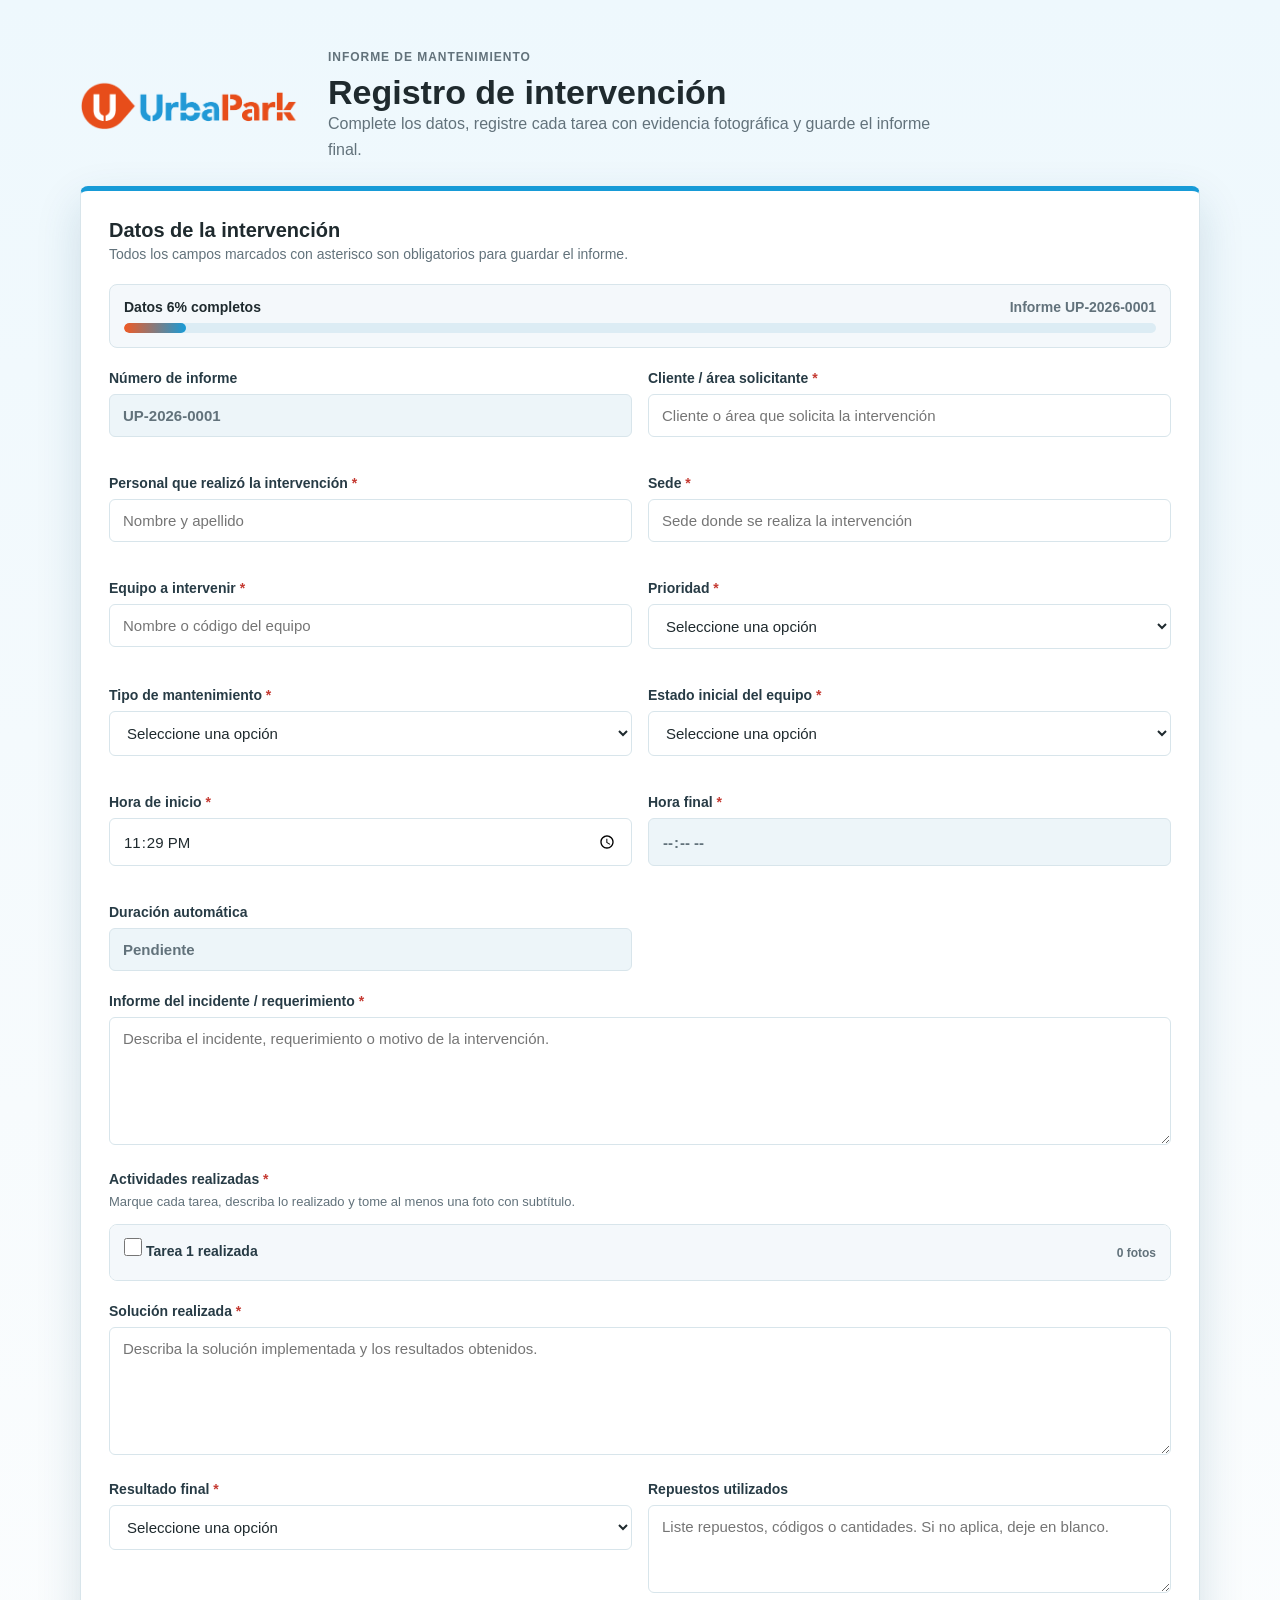
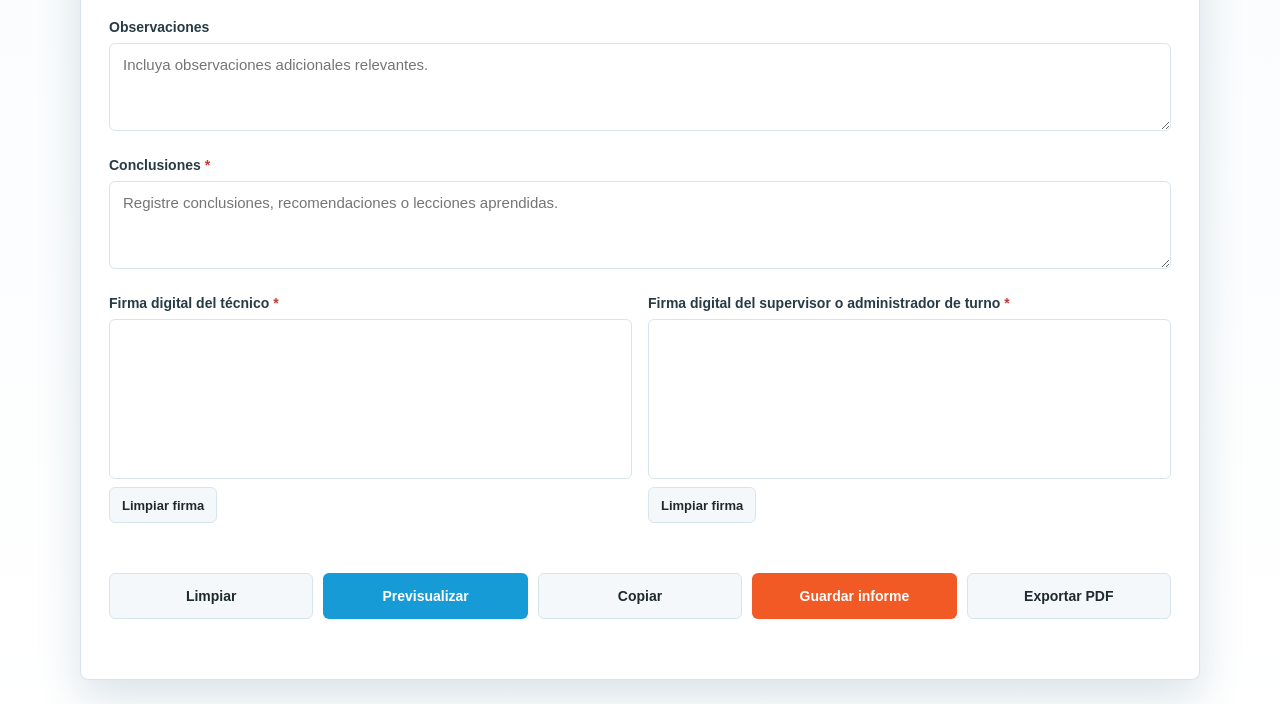
==== commit ff237488: "Ajusta firma final y logo del informe" ====
--- a/informe-incidentes.html
+++ b/informe-incidentes.html
@@ -113,8 +113,8 @@
 
                     <div class="form-group" id="horaFinalGroup">
                         <label for="horaFinal" class="required">Hora final</label>
-                        <input type="time" id="horaFinal" name="horaFinal" required>
-                        <p class="error-message">Ingrese la hora final.</p>
+                        <input type="time" id="horaFinal" name="horaFinal" readonly required>
+                        <p class="error-message">Registre la firma del supervisor o administrador de turno para colocar la hora final.</p>
                     </div>
 
                     <div class="form-group" id="duracionGroup">
@@ -211,10 +211,10 @@
                     </div>
 
                     <div class="form-group signature-card" id="firmaSupervisorGroup">
-                        <label class="required">Firma digital del supervisor</label>
-                        <canvas id="firmaSupervisor" width="560" height="180" aria-label="Firma digital del supervisor"></canvas>
+                        <label class="required">Firma digital del supervisor o administrador de turno</label>
+                        <canvas id="firmaSupervisor" width="560" height="180" aria-label="Firma digital del supervisor o administrador de turno"></canvas>
                         <button type="button" class="btn btn-secondary btn-small" data-clear-signature="firmaSupervisor">Limpiar firma</button>
-                        <p class="error-message">Registre la firma del supervisor.</p>
+                        <p class="error-message">Registre la firma del supervisor o administrador de turno.</p>
                     </div>
                 </div>
 
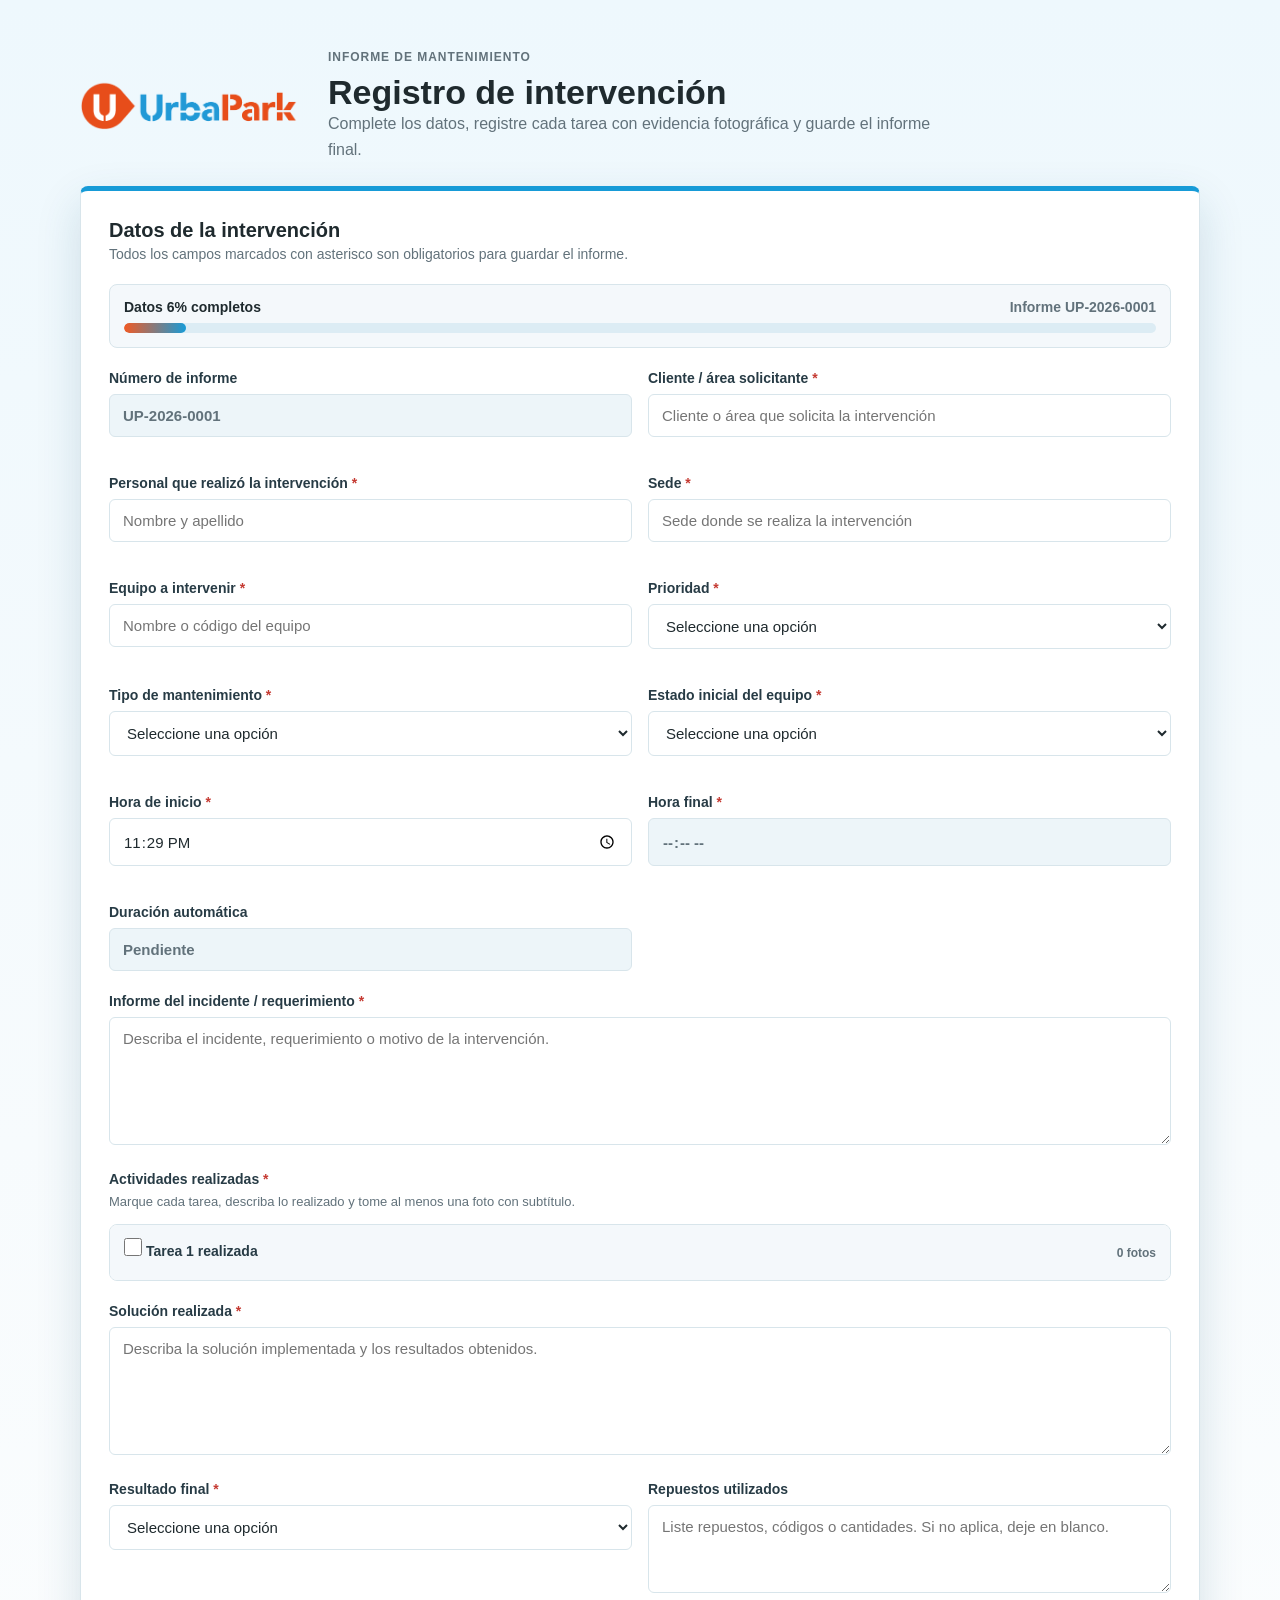
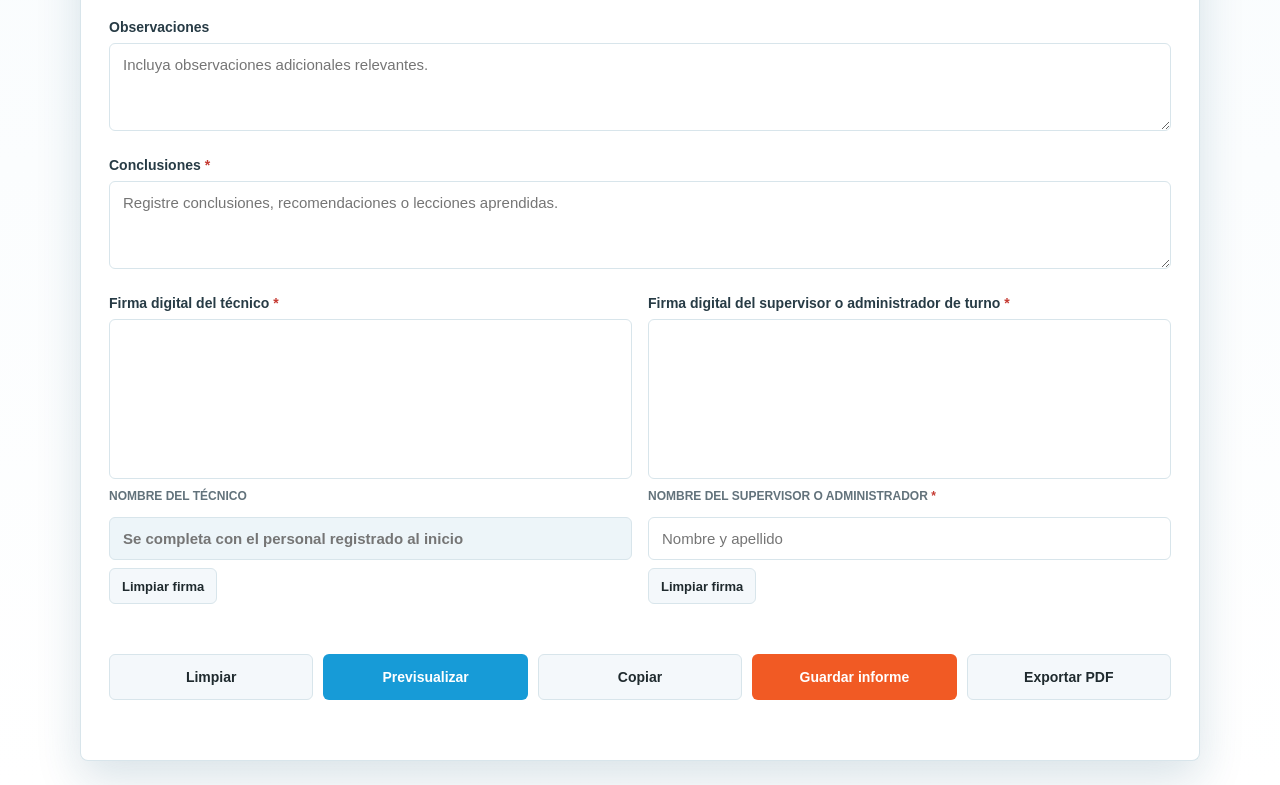
==== commit 046f2022: "Agrega nombres en firmas" ====
--- a/informe-incidentes.html
+++ b/informe-incidentes.html
@@ -206,6 +206,10 @@
                     <div class="form-group signature-card" id="firmaTecnicoGroup">
                         <label class="required">Firma digital del t&eacute;cnico</label>
                         <canvas id="firmaTecnico" width="560" height="180" aria-label="Firma digital del tecnico"></canvas>
+                        <div class="signature-meta">
+                            <label for="firmaTecnicoNombre">Nombre del t&eacute;cnico</label>
+                            <input type="text" id="firmaTecnicoNombre" name="firmaTecnicoNombre" readonly placeholder="Se completa con el personal registrado al inicio">
+                        </div>
                         <button type="button" class="btn btn-secondary btn-small" data-clear-signature="firmaTecnico">Limpiar firma</button>
                         <p class="error-message">Registre la firma del t&eacute;cnico.</p>
                     </div>
@@ -213,8 +217,12 @@
                     <div class="form-group signature-card" id="firmaSupervisorGroup">
                         <label class="required">Firma digital del supervisor o administrador de turno</label>
                         <canvas id="firmaSupervisor" width="560" height="180" aria-label="Firma digital del supervisor o administrador de turno"></canvas>
+                        <div class="signature-meta">
+                            <label for="firmaSupervisorNombre" class="required">Nombre del supervisor o administrador</label>
+                            <input type="text" id="firmaSupervisorNombre" name="firmaSupervisorNombre" placeholder="Nombre y apellido" required>
+                        </div>
                         <button type="button" class="btn btn-secondary btn-small" data-clear-signature="firmaSupervisor">Limpiar firma</button>
-                        <p class="error-message">Registre la firma del supervisor o administrador de turno.</p>
+                        <p class="error-message">Registre la firma y el nombre del supervisor o administrador de turno.</p>
                     </div>
                 </div>
 
--- a/informe-incidentes.css
+++ b/informe-incidentes.css
@@ -509,6 +509,23 @@
     touch-action: none;
 }
 
+.signature-meta {
+    display: grid;
+    gap: 6px;
+    margin-top: 10px;
+}
+
+.signature-meta label {
+    color: var(--muted);
+    font-size: 12px;
+    font-weight: 800;
+    text-transform: uppercase;
+}
+
+.signature-meta input {
+    min-height: 40px;
+}
+
 .signature-card .btn {
     margin-top: 8px;
 }
